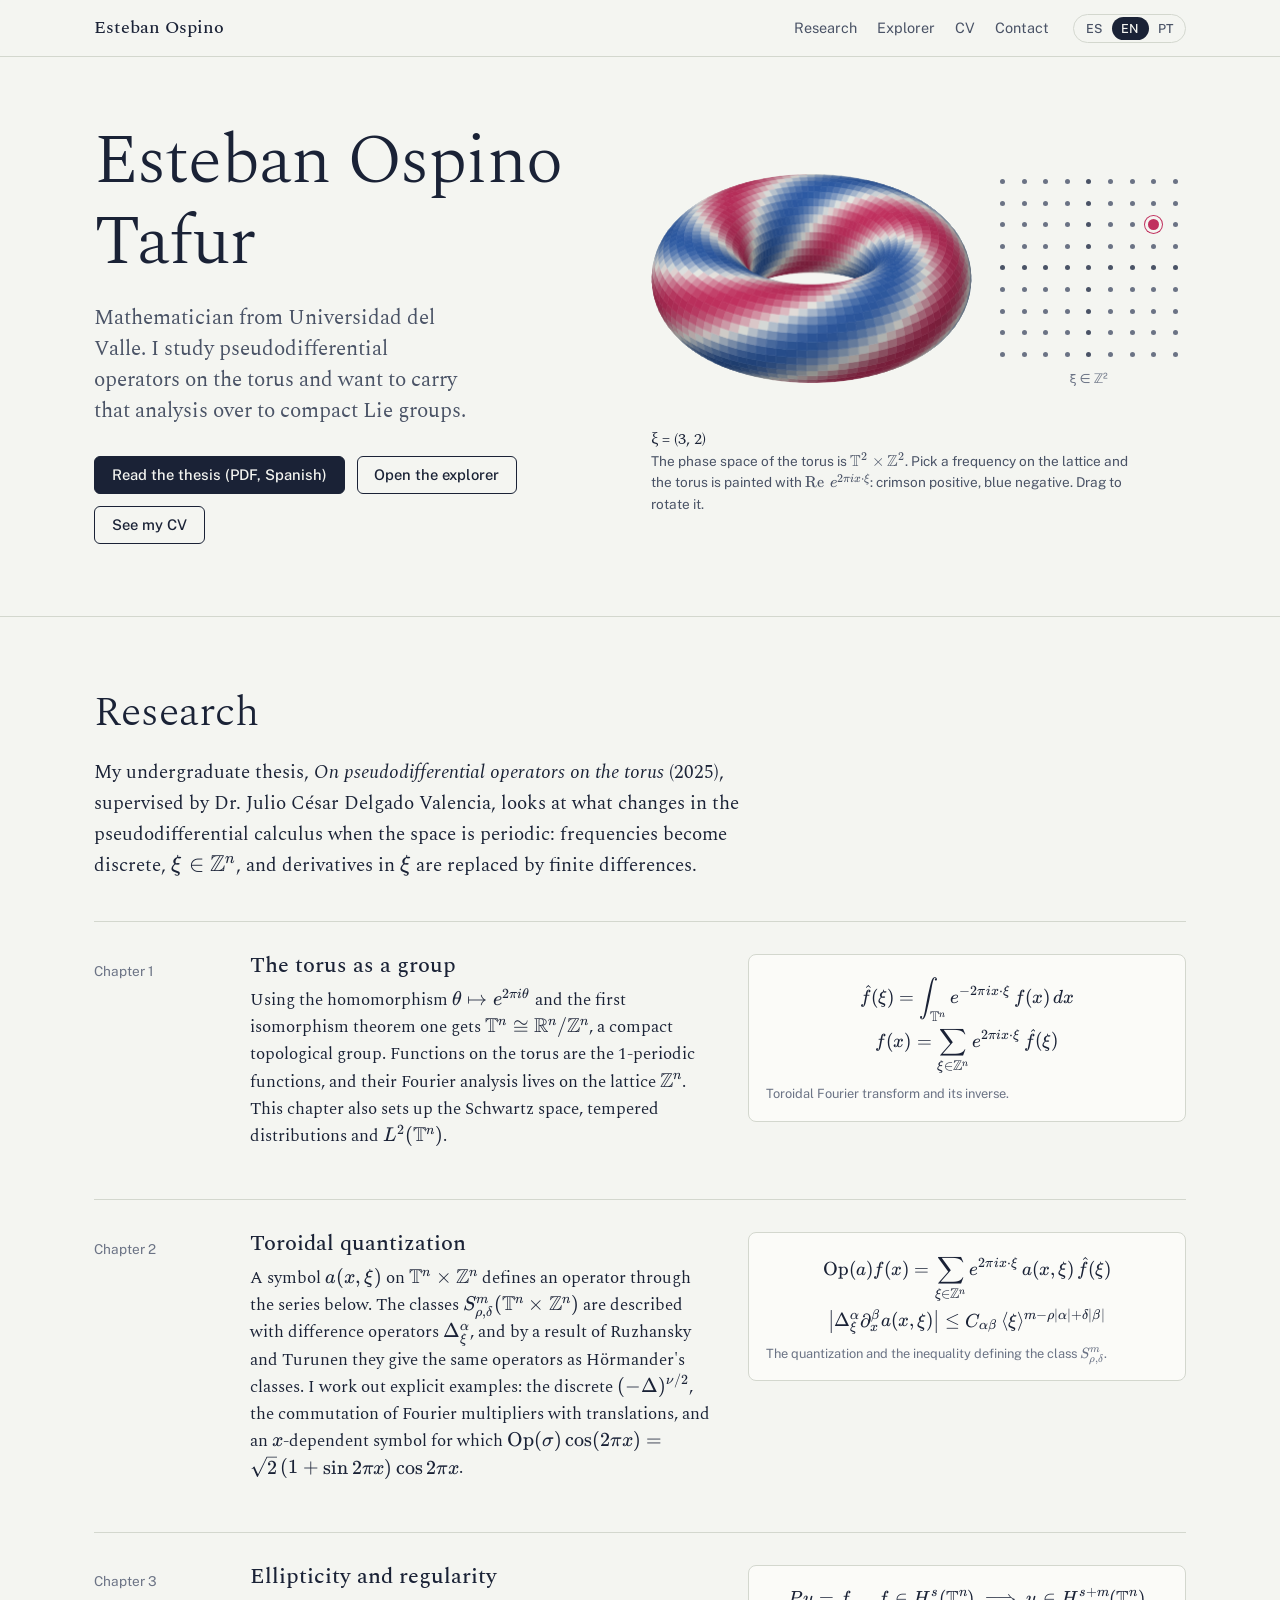
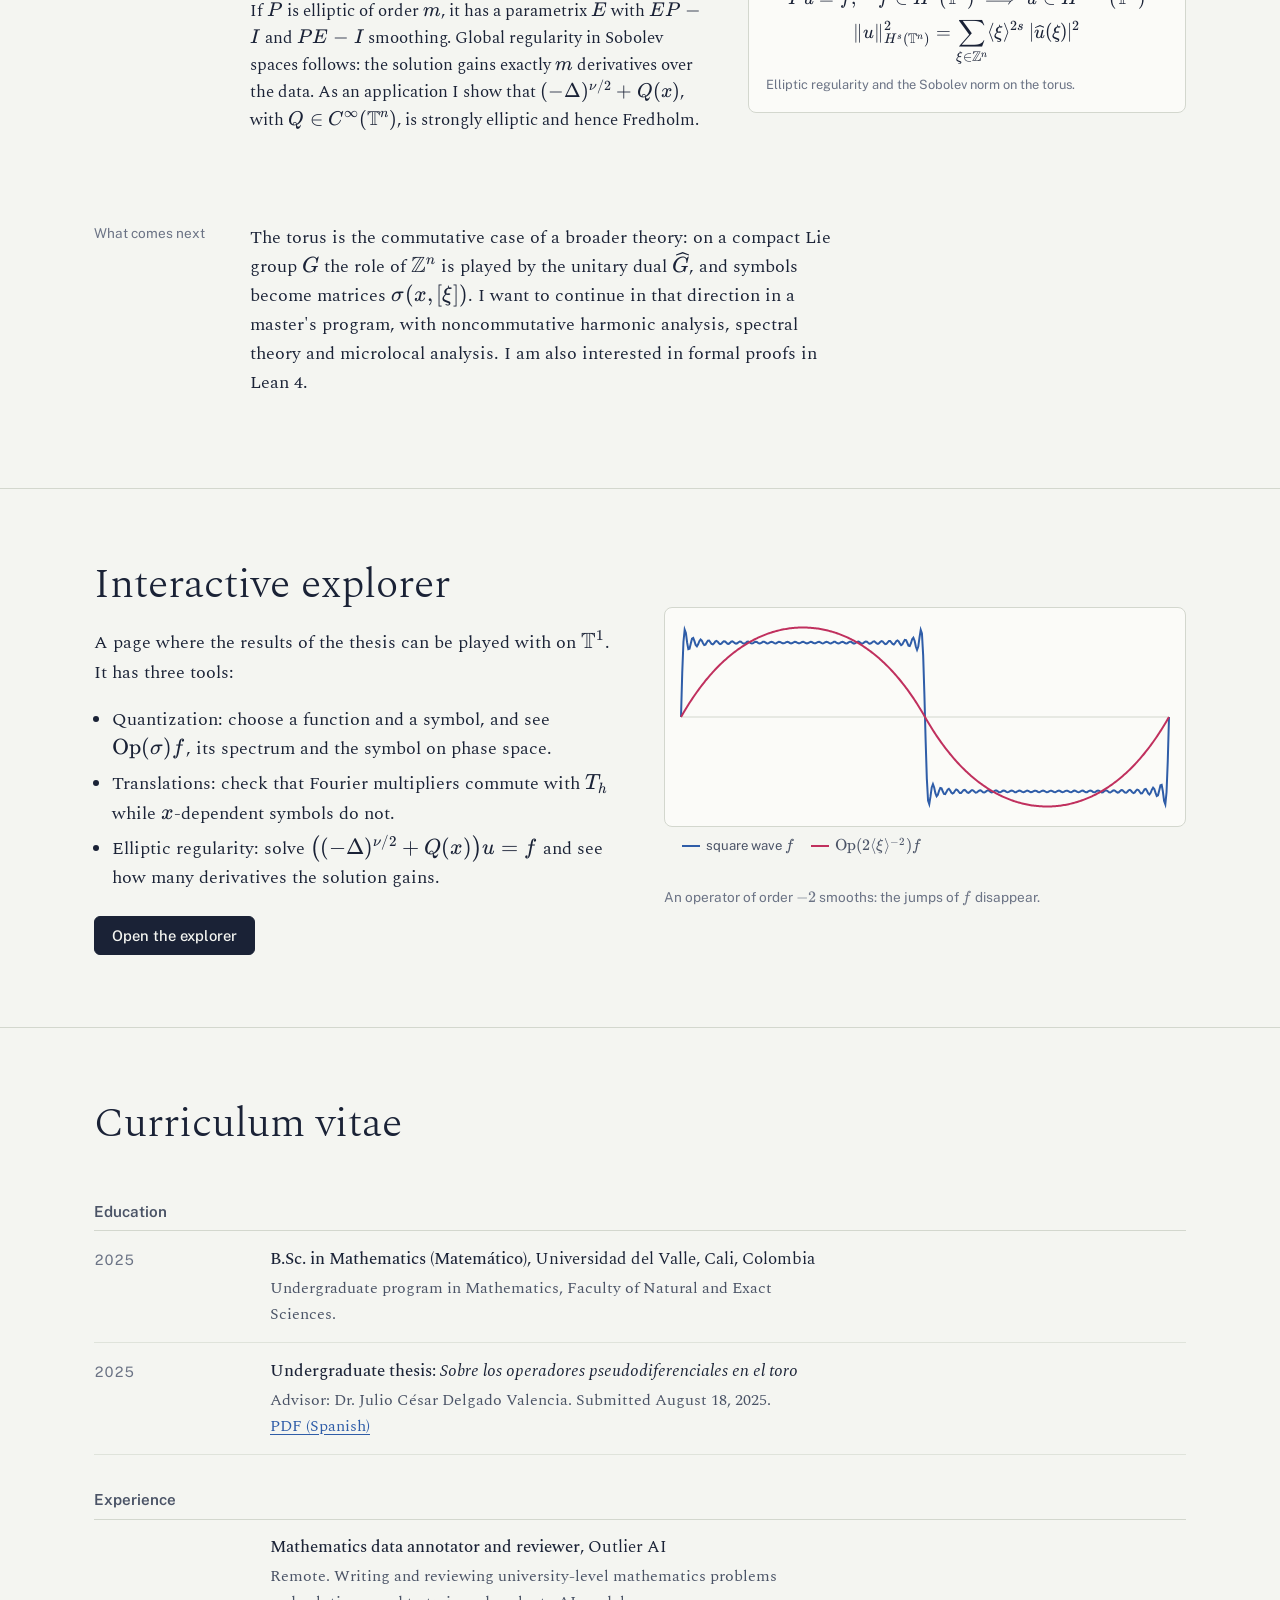
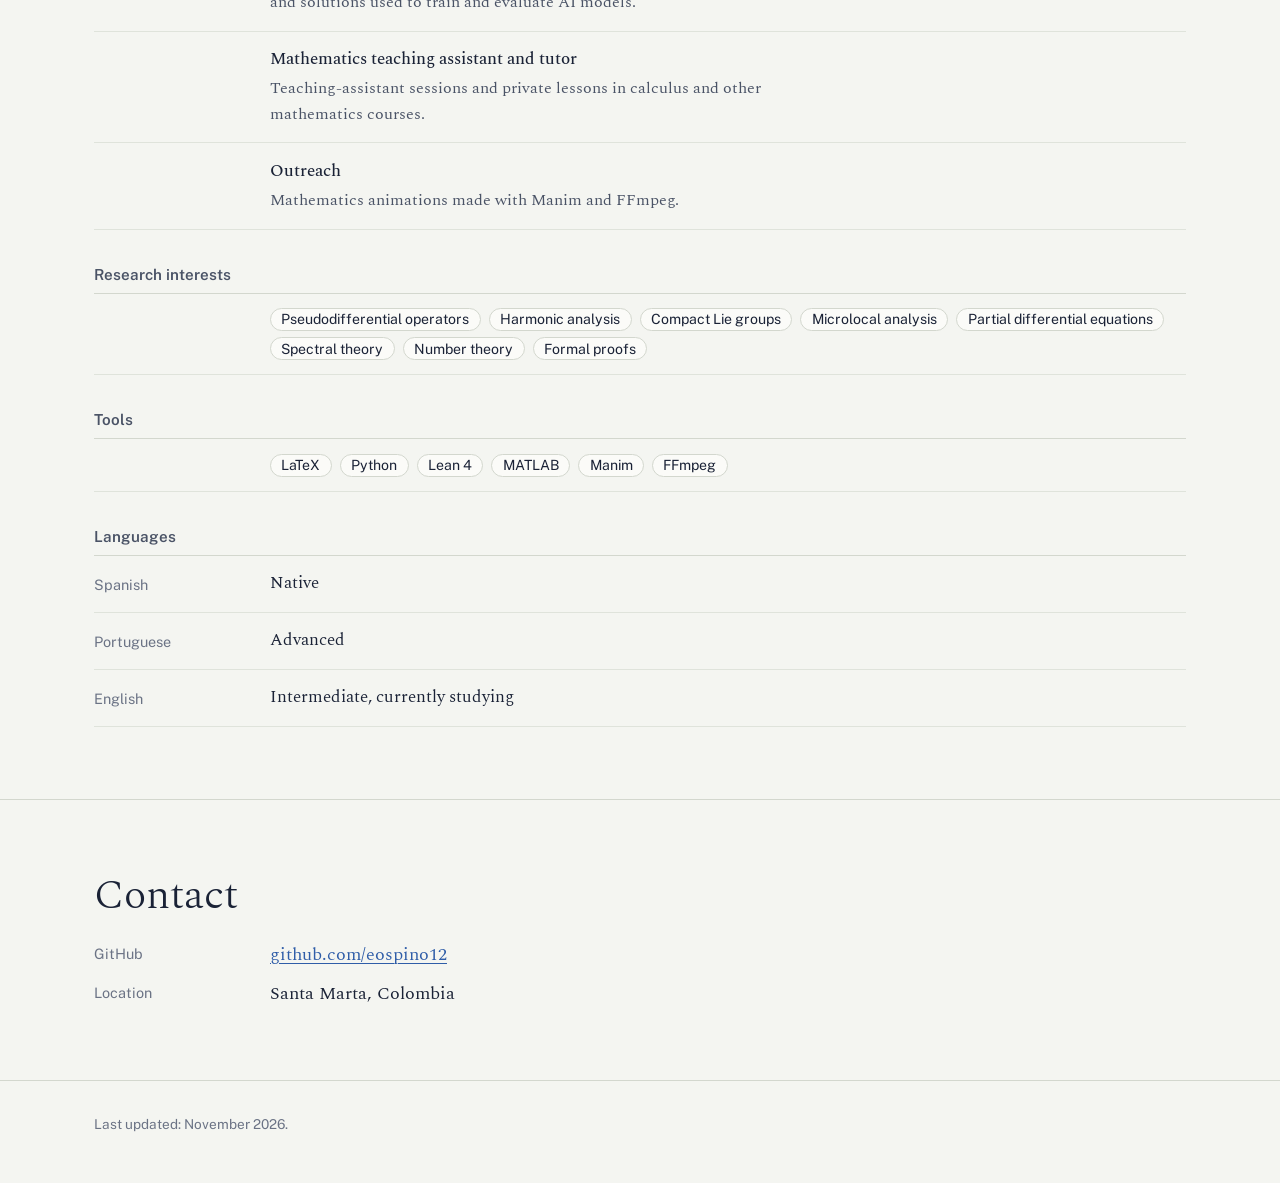
==== index.html @ 9957441a "Página académica: perfil, tesis, CV y explorador interactivo Co-Authored-By: Claude Opus 5.5 <norepl" ====
<!DOCTYPE html>
<html lang="es">
<head>
<meta charset="utf-8">
<meta name="viewport" content="width=device-width, initial-scale=1">
<title>Esteban Ospino | Análisis en el toro</title>
<meta name="title-es" content="Esteban Ospino | Análisis en el toro">
<meta name="title-en" content="Esteban Ospino | Analysis on the torus">
<meta name="title-pt" content="Esteban Ospino | Análise no toro">
<meta name="description" content="Esteban Ospino Tafur, matemático de la Universidad del Valle. Operadores pseudodiferenciales en el toro, análisis armónico y grupos de Lie compactos.">
<link rel="icon" href="data:image/svg+xml,%3Csvg xmlns=%27http://www.w3.org/2000/svg%27 viewBox=%270 0 32 32%27%3E%3Cellipse cx=%2716%27 cy=%2716%27 rx=%2714%27 ry=%278%27 fill=%27none%27 stroke=%27%231A2236%27 stroke-width=%273%27/%3E%3Cellipse cx=%2716%27 cy=%2716%27 rx=%275%27 ry=%272%27 fill=%27%23C0305E%27/%3E%3C/svg%3E">
<meta name="theme-color" content="#F4F5F1">
<link rel="preconnect" href="https://fonts.googleapis.com">
<link rel="preconnect" href="https://fonts.gstatic.com" crossorigin>
<link rel="stylesheet" href="https://fonts.googleapis.com/css2?family=Public+Sans:wght@400;500;600&family=Spectral:ital,wght@0,300;0,400;0,500;1,400&display=swap">
<link rel="stylesheet" href="assets/style.css">
<link rel="stylesheet" href="assets/katex/katex.min.css">
<script defer src="assets/katex/katex.min.js"></script>
<script defer src="assets/katex/auto-render.min.js"></script>
</head>
<body data-lang="es">
<a class="skip" href="#main">
  <span lang="es">Ir al contenido</span><span lang="en">Skip to content</span><span lang="pt">Ir para o conteúdo</span>
</a>

<header class="site-head">
  <div class="wrap">
    <a class="brand" href="#main">Esteban Ospino</a>
    <nav class="nav" aria-label="Secciones">
      <a href="#investigacion"><span lang="es">Investigación</span><span lang="en">Research</span><span lang="pt">Pesquisa</span></a>
      <a href="explorador.html"><span lang="es">Explorador</span><span lang="en">Explorer</span><span lang="pt">Explorador</span></a>
      <a href="#cv">CV</a>
      <a href="#contacto"><span lang="es">Contacto</span><span lang="en">Contact</span><span lang="pt">Contato</span></a>
    </nav>
    <div class="langs" role="group" aria-label="Idioma / Language">
      <button type="button" data-lang="es" aria-pressed="true">ES</button>
      <button type="button" data-lang="en" aria-pressed="false">EN</button>
      <button type="button" data-lang="pt" aria-pressed="false">PT</button>
    </div>
  </div>
</header>

<main id="main">

<!-- ============================ PORTADA ============================ -->
<section class="hero">
  <div class="wrap">
    <div>
      <h1>Esteban Ospino Tafur</h1>
      <p class="lead" lang="es">Matemático de la Universidad del Valle. Estudio operadores pseudodiferenciales en el toro y quiero llevar ese análisis a los grupos de Lie compactos.</p>
      <p class="lead" lang="en">Mathematician from Universidad del Valle. I study pseudodifferential operators on the torus and want to carry that analysis over to compact Lie groups.</p>
      <p class="lead" lang="pt">Matemático pela Universidad del Valle. Estudo operadores pseudodiferenciais no toro e quero levar essa análise aos grupos de Lie compactos.</p>
      <div class="actions">
        <a class="btn primary" href="tesis-pregrado.pdf">
          <span lang="es">Leer la tesis (PDF)</span><span lang="en">Read the thesis (PDF, Spanish)</span><span lang="pt">Ler a monografia (PDF, espanhol)</span>
        </a>
        <a class="btn" href="explorador.html">
          <span lang="es">Abrir el explorador</span><span lang="en">Open the explorer</span><span lang="pt">Abrir o explorador</span>
        </a>
        <a class="btn" href="#cv">
          <span lang="es">Ver el CV</span><span lang="en">See my CV</span><span lang="pt">Ver o currículo</span>
        </a>
      </div>
    </div>

    <figure class="phase">
      <canvas id="torus" role="img" aria-label="Toro T² coloreado por la parte real de un carácter e_ξ"></canvas>
      <div>
        <div class="lattice" id="lattice" role="group" aria-label="Frecuencias ξ ∈ ℤ²"></div>
        <div class="lattice-label">ξ ∈ ℤ²</div>
      </div>
      <figcaption>
        <output id="xi-out">ξ = (3, 2)</output><br>
        <span lang="es">El espacio de fases del toro es \(\mathbb{T}^2\times\mathbb{Z}^2\). Elige una frecuencia en la red y el toro se colorea con \(\operatorname{Re}\,e^{2\pi i x\cdot\xi}\): carmesí positivo, azul negativo. Arrastra para girarlo.</span>
        <span lang="en">The phase space of the torus is \(\mathbb{T}^2\times\mathbb{Z}^2\). Pick a frequency on the lattice and the torus is painted with \(\operatorname{Re}\,e^{2\pi i x\cdot\xi}\): crimson positive, blue negative. Drag to rotate it.</span>
        <span lang="pt">O espaço de fase do toro é \(\mathbb{T}^2\times\mathbb{Z}^2\). Escolha uma frequência na rede e o toro é colorido por \(\operatorname{Re}\,e^{2\pi i x\cdot\xi}\): carmesim positivo, azul negativo. Arraste para girá-lo.</span>
      </figcaption>
    </figure>
  </div>
</section>

<!-- ============================ INVESTIGACIÓN ============================ -->
<section id="investigacion">
  <div class="wrap">
    <h2><span lang="es">Investigación</span><span lang="en">Research</span><span lang="pt">Pesquisa</span></h2>

    <p class="intro" lang="es">Mi trabajo de grado, <em>Sobre los operadores pseudodiferenciales en el toro</em> (2025), dirigido por el Dr. Julio César Delgado Valencia, estudia qué cambia en el cálculo pseudodiferencial cuando el espacio es periódico: las frecuencias pasan a ser discretas, \(\xi\in\mathbb{Z}^n\), y las derivadas en \(\xi\) se reemplazan por diferencias finitas.</p>
    <p class="intro" lang="en">My undergraduate thesis, <em>On pseudodifferential operators on the torus</em> (2025), supervised by Dr. Julio César Delgado Valencia, looks at what changes in the pseudodifferential calculus when the space is periodic: frequencies become discrete, \(\xi\in\mathbb{Z}^n\), and derivatives in \(\xi\) are replaced by finite differences.</p>
    <p class="intro" lang="pt">Minha monografia de graduação, <em>Sobre os operadores pseudodiferenciais no toro</em> (2025), orientada pelo Dr. Julio César Delgado Valencia, estuda o que muda no cálculo pseudodiferencial quando o espaço é periódico: as frequências passam a ser discretas, \(\xi\in\mathbb{Z}^n\), e as derivadas em \(\xi\) são substituídas por diferenças finitas.</p>

    <div class="chapters">
      <article class="chapter">
        <div class="num"><span lang="es">Capítulo 1</span><span lang="en">Chapter 1</span><span lang="pt">Capítulo 1</span></div>
        <div>
          <h3><span lang="es">El toro como grupo</span><span lang="en">The torus as a group</span><span lang="pt">O toro como grupo</span></h3>
          <p lang="es">Con el homomorfismo \(\theta\mapsto e^{2\pi i\theta}\) y el primer teorema de isomorfismos se obtiene \(\mathbb{T}^n\cong\mathbb{R}^n/\mathbb{Z}^n\), un grupo topológico compacto. Las funciones en el toro son las funciones 1-periódicas, y su análisis de Fourier vive en el retículo \(\mathbb{Z}^n\). También preparo el terreno: espacio de Schwartz, distribuciones temperadas y \(L^2(\mathbb{T}^n)\).</p>
          <p lang="en">Using the homomorphism \(\theta\mapsto e^{2\pi i\theta}\) and the first isomorphism theorem one gets \(\mathbb{T}^n\cong\mathbb{R}^n/\mathbb{Z}^n\), a compact topological group. Functions on the torus are the 1-periodic functions, and their Fourier analysis lives on the lattice \(\mathbb{Z}^n\). This chapter also sets up the Schwartz space, tempered distributions and \(L^2(\mathbb{T}^n)\).</p>
          <p lang="pt">Com o homomorfismo \(\theta\mapsto e^{2\pi i\theta}\) e o primeiro teorema do isomorfismo obtém-se \(\mathbb{T}^n\cong\mathbb{R}^n/\mathbb{Z}^n\), um grupo topológico compacto. As funções no toro são as funções 1-periódicas, e sua análise de Fourier vive no reticulado \(\mathbb{Z}^n\). O capítulo também prepara o espaço de Schwartz, as distribuições temperadas e \(L^2(\mathbb{T}^n)\).</p>
        </div>
        <div class="formula">
          \[ \widehat{f}(\xi)=\int_{\mathbb{T}^n} e^{-2\pi i x\cdot\xi}\,f(x)\,dx \]
          \[ f(x)=\sum_{\xi\in\mathbb{Z}^n} e^{2\pi i x\cdot\xi}\,\widehat f(\xi) \]
          <p><span lang="es">Transformada de Fourier toroidal y su inversa.</span><span lang="en">Toroidal Fourier transform and its inverse.</span><span lang="pt">Transformada de Fourier toroidal e sua inversa.</span></p>
        </div>
      </article>

      <article class="chapter">
        <div class="num"><span lang="es">Capítulo 2</span><span lang="en">Chapter 2</span><span lang="pt">Capítulo 2</span></div>
        <div>
          <h3><span lang="es">Cuantización toroidal</span><span lang="en">Toroidal quantization</span><span lang="pt">Quantização toroidal</span></h3>
          <p lang="es">Un símbolo \(a(x,\xi)\) en \(\mathbb{T}^n\times\mathbb{Z}^n\) define un operador mediante la serie de abajo. Las clases \(S^m_{\rho,\delta}(\mathbb{T}^n\times\mathbb{Z}^n)\) se describen con operadores de diferencia \(\Delta_\xi^\alpha\), y por un resultado de Ruzhansky y Turunen producen los mismos operadores que las clases de Hörmander. Trabajo ejemplos explícitos: la versión discreta de \((-\Delta)^{\nu/2}\), la conmutación de los multiplicadores de Fourier con las traslaciones y un símbolo que depende de \(x\), para el cual \(\operatorname{Op}(\sigma)\cos(2\pi x)=\sqrt2\,(1+\sin 2\pi x)\cos 2\pi x\).</p>
          <p lang="en">A symbol \(a(x,\xi)\) on \(\mathbb{T}^n\times\mathbb{Z}^n\) defines an operator through the series below. The classes \(S^m_{\rho,\delta}(\mathbb{T}^n\times\mathbb{Z}^n)\) are described with difference operators \(\Delta_\xi^\alpha\), and by a result of Ruzhansky and Turunen they give the same operators as Hörmander's classes. I work out explicit examples: the discrete \((-\Delta)^{\nu/2}\), the commutation of Fourier multipliers with translations, and an \(x\)-dependent symbol for which \(\operatorname{Op}(\sigma)\cos(2\pi x)=\sqrt2\,(1+\sin 2\pi x)\cos 2\pi x\).</p>
          <p lang="pt">Um símbolo \(a(x,\xi)\) em \(\mathbb{T}^n\times\mathbb{Z}^n\) define um operador pela série abaixo. As classes \(S^m_{\rho,\delta}(\mathbb{T}^n\times\mathbb{Z}^n)\) são descritas com operadores de diferença \(\Delta_\xi^\alpha\) e, por um resultado de Ruzhansky e Turunen, geram os mesmos operadores que as classes de Hörmander. Trabalho exemplos explícitos: a versão discreta de \((-\Delta)^{\nu/2}\), a comutação dos multiplicadores de Fourier com as translações e um símbolo que depende de \(x\), para o qual \(\operatorname{Op}(\sigma)\cos(2\pi x)=\sqrt2\,(1+\sin 2\pi x)\cos 2\pi x\).</p>
        </div>
        <div class="formula">
          \[ \operatorname{Op}(a)f(x)=\sum_{\xi\in\mathbb{Z}^n} e^{2\pi i x\cdot\xi}\,a(x,\xi)\,\widehat f(\xi) \]
          \[ \bigl|\Delta_\xi^\alpha\partial_x^\beta a(x,\xi)\bigr|\le C_{\alpha\beta}\,\langle\xi\rangle^{m-\rho|\alpha|+\delta|\beta|} \]
          <p><span lang="es">La cuantización y la desigualdad que define la clase \(S^m_{\rho,\delta}\).</span><span lang="en">The quantization and the inequality defining the class \(S^m_{\rho,\delta}\).</span><span lang="pt">A quantização e a desigualdade que define a classe \(S^m_{\rho,\delta}\).</span></p>
        </div>
      </article>

      <article class="chapter">
        <div class="num"><span lang="es">Capítulo 3</span><span lang="en">Chapter 3</span><span lang="pt">Capítulo 3</span></div>
        <div>
          <h3><span lang="es">Elipticidad y regularidad</span><span lang="en">Ellipticity and regularity</span><span lang="pt">Elipticidade e regularidade</span></h3>
          <p lang="es">Si \(P\) es elíptico de orden \(m\), tiene una parametriz \(E\) con \(EP-I\) y \(PE-I\) regularizantes. De ahí sale la regularidad global en espacios de Sobolev: la solución gana exactamente \(m\) derivadas respecto al dato. Como aplicación muestro que \((-\Delta)^{\nu/2}+Q(x)\), con \(Q\in C^\infty(\mathbb{T}^n)\), es fuertemente elíptico y por lo tanto de Fredholm.</p>
          <p lang="en">If \(P\) is elliptic of order \(m\), it has a parametrix \(E\) with \(EP-I\) and \(PE-I\) smoothing. Global regularity in Sobolev spaces follows: the solution gains exactly \(m\) derivatives over the data. As an application I show that \((-\Delta)^{\nu/2}+Q(x)\), with \(Q\in C^\infty(\mathbb{T}^n)\), is strongly elliptic and hence Fredholm.</p>
          <p lang="pt">Se \(P\) é elíptico de ordem \(m\), ele tem uma parametriz \(E\) com \(EP-I\) e \(PE-I\) regularizantes. Daí segue a regularidade global em espaços de Sobolev: a solução ganha exatamente \(m\) derivadas em relação ao dado. Como aplicação mostro que \((-\Delta)^{\nu/2}+Q(x)\), com \(Q\in C^\infty(\mathbb{T}^n)\), é fortemente elíptico e, portanto, de Fredholm.</p>
        </div>
        <div class="formula">
          \[ Pu=f,\quad f\in H^{s}(\mathbb{T}^n)\ \Longrightarrow\ u\in H^{s+m}(\mathbb{T}^n) \]
          \[ \|u\|_{H^s(\mathbb{T}^n)}^2=\sum_{\xi\in\mathbb{Z}^n}\langle\xi\rangle^{2s}\,|\widehat u(\xi)|^2 \]
          <p><span lang="es">Regularidad elíptica y la norma de Sobolev en el toro.</span><span lang="en">Elliptic regularity and the Sobolev norm on the torus.</span><span lang="pt">Regularidade elíptica e a norma de Sobolev no toro.</span></p>
        </div>
      </article>
    </div>

    <div class="next">
      <div class="num small"><span lang="es">Lo que sigue</span><span lang="en">What comes next</span><span lang="pt">Próximos passos</span></div>
      <div>
        <p lang="es">El toro es el caso conmutativo de una teoría más amplia: en un grupo de Lie compacto \(G\) el papel de \(\mathbb{Z}^n\) lo juega el dual unitario \(\widehat G\), y los símbolos pasan a ser matrices \(\sigma(x,[\xi])\). Quiero continuar en esa línea en la maestría, con análisis armónico no conmutativo, teoría espectral y análisis microlocal. Me interesan también las demostraciones formales en Lean 4.</p>
        <p lang="en">The torus is the commutative case of a broader theory: on a compact Lie group \(G\) the role of \(\mathbb{Z}^n\) is played by the unitary dual \(\widehat G\), and symbols become matrices \(\sigma(x,[\xi])\). I want to continue in that direction in a master's program, with noncommutative harmonic analysis, spectral theory and microlocal analysis. I am also interested in formal proofs in Lean 4.</p>
        <p lang="pt">O toro é o caso comutativo de uma teoria mais ampla: num grupo de Lie compacto \(G\) o papel de \(\mathbb{Z}^n\) é desempenhado pelo dual unitário \(\widehat G\), e os símbolos passam a ser matrizes \(\sigma(x,[\xi])\). Quero continuar nessa linha no mestrado, com análise harmônica não comutativa, teoria espectral e análise microlocal. Também me interessam as demonstrações formais em Lean 4.</p>
      </div>
    </div>
  </div>
</section>

<!-- ============================ EXPLORADOR ============================ -->
<section id="explorador">
  <div class="wrap teaser">
    <div>
      <h2><span lang="es">Explorador interactivo</span><span lang="en">Interactive explorer</span><span lang="pt">Explorador interativo</span></h2>
      <p lang="es">Una página donde los resultados de la tesis se pueden manipular en \(\mathbb{T}^1\). Tiene tres herramientas:</p>
      <p lang="en">A page where the results of the thesis can be played with on \(\mathbb{T}^1\). It has three tools:</p>
      <p lang="pt">Uma página onde os resultados da monografia podem ser manipulados em \(\mathbb{T}^1\). Ela tem três ferramentas:</p>
      <ul lang="es">
        <li>Cuantización: eliges una función y un símbolo, y ves \(\operatorname{Op}(\sigma)f\), su espectro y el símbolo en el espacio de fases.</li>
        <li>Traslaciones: compruebas que los multiplicadores de Fourier conmutan con \(T_h\) y los símbolos que dependen de \(x\) no.</li>
        <li>Regularidad elíptica: resuelves \(\bigl((-\Delta)^{\nu/2}+Q(x)\bigr)u=f\) y ves cuántas derivadas gana la solución.</li>
      </ul>
      <ul lang="en">
        <li>Quantization: choose a function and a symbol, and see \(\operatorname{Op}(\sigma)f\), its spectrum and the symbol on phase space.</li>
        <li>Translations: check that Fourier multipliers commute with \(T_h\) while \(x\)-dependent symbols do not.</li>
        <li>Elliptic regularity: solve \(\bigl((-\Delta)^{\nu/2}+Q(x)\bigr)u=f\) and see how many derivatives the solution gains.</li>
      </ul>
      <ul lang="pt">
        <li>Quantização: escolha uma função e um símbolo e veja \(\operatorname{Op}(\sigma)f\), seu espectro e o símbolo no espaço de fase.</li>
        <li>Translações: verifique que os multiplicadores de Fourier comutam com \(T_h\) e os símbolos que dependem de \(x\) não.</li>
        <li>Regularidade elíptica: resolva \(\bigl((-\Delta)^{\nu/2}+Q(x)\bigr)u=f\) e veja quantas derivadas a solução ganha.</li>
      </ul>
      <a class="btn primary" href="explorador.html"><span lang="es">Abrir el explorador</span><span lang="en">Open the explorer</span><span lang="pt">Abrir o explorador</span></a>
    </div>
    <figure style="margin:0">
      <canvas id="teaser" role="img" aria-label="Onda cuadrada y su versión suavizada por un operador de orden -2"></canvas>
      <ul class="legend" style="margin-top:.6rem">
        <li style="color:var(--blue)"><i></i><span style="color:var(--ink-2)"><span lang="es">onda cuadrada</span><span lang="en">square wave</span><span lang="pt">onda quadrada</span> \(f\)</span></li>
        <li style="color:var(--crimson)"><i></i><span style="color:var(--ink-2)">\(\operatorname{Op}(2\langle\xi\rangle^{-2})f\)</span></li>
      </ul>
      <figcaption class="small" style="margin-top:.3rem">
        <span lang="es">Un operador de orden \(-2\) suaviza: los saltos de \(f\) desaparecen.</span>
        <span lang="en">An operator of order \(-2\) smooths: the jumps of \(f\) disappear.</span>
        <span lang="pt">Um operador de ordem \(-2\) suaviza: os saltos de \(f\) desaparecem.</span>
      </figcaption>
    </figure>
  </div>
</section>

<!-- ============================ CV ============================ -->
<section id="cv">
  <div class="wrap">
    <div class="cv-head">
      <h2><span lang="es">Currículum</span><span lang="en">Curriculum vitae</span><span lang="pt">Currículo</span></h2>
    </div>

    <div class="cv-group">
      <h3><span lang="es">Formación</span><span lang="en">Education</span><span lang="pt">Formação</span></h3>
      <div class="cv-row">
        <div class="when">2025</div>
        <div class="what">
          <strong><span lang="es">Matemático</span><span lang="en">B.Sc. in Mathematics (Matemático)</span><span lang="pt">Bacharel em Matemática (Matemático)</span></strong>,
          Universidad del Valle, Cali, Colombia
          <p lang="es">Pregrado en Matemáticas, Facultad de Ciencias Naturales y Exactas.</p>
          <p lang="en">Undergraduate program in Mathematics, Faculty of Natural and Exact Sciences.</p>
          <p lang="pt">Graduação em Matemática, Faculdade de Ciências Naturais e Exatas.</p>
        </div>
      </div>
      <div class="cv-row">
        <div class="when">2025</div>
        <div class="what">
          <strong><span lang="es">Trabajo de grado</span><span lang="en">Undergraduate thesis</span><span lang="pt">Monografia</span></strong>:
          <em>Sobre los operadores pseudodiferenciales en el toro</em>
          <p lang="es">Director: Dr. Julio César Delgado Valencia. Presentado el 18 de agosto de 2025. <a href="tesis-pregrado.pdf">PDF</a></p>
          <p lang="en">Advisor: Dr. Julio César Delgado Valencia. Submitted August 18, 2025. <a href="tesis-pregrado.pdf">PDF (Spanish)</a></p>
          <p lang="pt">Orientador: Dr. Julio César Delgado Valencia. Apresentada em 18 de agosto de 2025. <a href="tesis-pregrado.pdf">PDF (espanhol)</a></p>
        </div>
      </div>
    </div>

    <div class="cv-group">
      <h3><span lang="es">Experiencia</span><span lang="en">Experience</span><span lang="pt">Experiência</span></h3>
      <div class="cv-row">
        <div class="when"></div>
        <div class="what">
          <strong><span lang="es">Anotador y revisor de datos matemáticos</span><span lang="en">Mathematics data annotator and reviewer</span><span lang="pt">Anotador e revisor de dados matemáticos</span></strong>, Outlier AI
          <p lang="es">Trabajo remoto. Redacción y revisión de problemas y soluciones de matemáticas de nivel universitario para entrenar y evaluar modelos de inteligencia artificial.</p>
          <p lang="en">Remote. Writing and reviewing university-level mathematics problems and solutions used to train and evaluate AI models.</p>
          <p lang="pt">Remoto. Redação e revisão de problemas e soluções de matemática de nível universitário para treinar e avaliar modelos de inteligência artificial.</p>
        </div>
      </div>
      <div class="cv-row">
        <div class="when"></div>
        <div class="what">
          <strong><span lang="es">Monitor y tutor de matemáticas</span><span lang="en">Mathematics teaching assistant and tutor</span><span lang="pt">Monitor e professor particular de matemática</span></strong>
          <p lang="es">Monitorías y clases particulares de cálculo y otros cursos de matemáticas.</p>
          <p lang="en">Teaching-assistant sessions and private lessons in calculus and other mathematics courses.</p>
          <p lang="pt">Monitorias e aulas particulares de cálculo e outras disciplinas de matemática.</p>
        </div>
      </div>
      <div class="cv-row">
        <div class="when"></div>
        <div class="what">
          <strong><span lang="es">Divulgación</span><span lang="en">Outreach</span><span lang="pt">Divulgação</span></strong>
          <p lang="es">Animaciones de matemáticas hechas con Manim y FFmpeg.</p>
          <p lang="en">Mathematics animations made with Manim and FFmpeg.</p>
          <p lang="pt">Animações de matemática feitas com Manim e FFmpeg.</p>
        </div>
      </div>
    </div>

    <div class="cv-group">
      <h3><span lang="es">Áreas de interés</span><span lang="en">Research interests</span><span lang="pt">Áreas de interesse</span></h3>
      <div class="cv-row">
        <div class="when"></div>
        <div class="what">
          <ul class="tags" lang="es">
            <li>Operadores pseudodiferenciales</li><li>Análisis armónico</li><li>Grupos de Lie compactos</li><li>Análisis microlocal</li><li>Ecuaciones en derivadas parciales</li><li>Teoría espectral</li><li>Teoría de números</li><li>Demostraciones formales</li>
          </ul>
          <ul class="tags" lang="en">
            <li>Pseudodifferential operators</li><li>Harmonic analysis</li><li>Compact Lie groups</li><li>Microlocal analysis</li><li>Partial differential equations</li><li>Spectral theory</li><li>Number theory</li><li>Formal proofs</li>
          </ul>
          <ul class="tags" lang="pt">
            <li>Operadores pseudodiferenciais</li><li>Análise harmônica</li><li>Grupos de Lie compactos</li><li>Análise microlocal</li><li>Equações diferenciais parciais</li><li>Teoria espectral</li><li>Teoria dos números</li><li>Demonstrações formais</li>
          </ul>
        </div>
      </div>
    </div>

    <div class="cv-group">
      <h3><span lang="es">Herramientas</span><span lang="en">Tools</span><span lang="pt">Ferramentas</span></h3>
      <div class="cv-row">
        <div class="when"></div>
        <div class="what">
          <ul class="tags"><li>LaTeX</li><li>Python</li><li>Lean 4</li><li>MATLAB</li><li>Manim</li><li>FFmpeg</li></ul>
        </div>
      </div>
    </div>

    <div class="cv-group">
      <h3><span lang="es">Idiomas</span><span lang="en">Languages</span><span lang="pt">Idiomas</span></h3>
      <div class="cv-row">
        <div class="when"><span lang="es">Español</span><span lang="en">Spanish</span><span lang="pt">Espanhol</span></div>
        <div class="what"><span lang="es">Lengua materna</span><span lang="en">Native</span><span lang="pt">Língua materna</span></div>
      </div>
      <div class="cv-row">
        <div class="when"><span lang="es">Portugués</span><span lang="en">Portuguese</span><span lang="pt">Português</span></div>
        <div class="what"><span lang="es">Avanzado</span><span lang="en">Advanced</span><span lang="pt">Avançado</span></div>
      </div>
      <div class="cv-row">
        <div class="when"><span lang="es">Inglés</span><span lang="en">English</span><span lang="pt">Inglês</span></div>
        <div class="what"><span lang="es">Intermedio, en estudio</span><span lang="en">Intermediate, currently studying</span><span lang="pt">Intermediário, em estudo</span></div>
      </div>
    </div>
  </div>
</section>

<!-- ============================ CONTACTO ============================ -->
<section id="contacto" class="contact">
  <div class="wrap">
    <h2><span lang="es">Contacto</span><span lang="en">Contact</span><span lang="pt">Contato</span></h2>
    <dl>
      <!-- Correo: descomenta y escribe tu dirección
      <dt><span lang="es">Correo</span><span lang="en">Email</span><span lang="pt">E-mail</span></dt>
      <dd><a href="mailto:tu-correo@ejemplo.com">tu-correo@ejemplo.com</a></dd>
      -->
      <dt>GitHub</dt>
      <dd><a href="https://github.com/eospino12">github.com/eospino12</a></dd>
      <dt><span lang="es">Ubicación</span><span lang="en">Location</span><span lang="pt">Localização</span></dt>
      <dd>Santa Marta, Colombia</dd>
    </dl>
  </div>
</section>

</main>

<footer class="site-foot">
  <div class="wrap">
    <p>
      <span lang="es">Última actualización: noviembre de 2026.</span>
      <span lang="en">Last updated: November 2026.</span>
      <span lang="pt">Última atualização: novembro de 2026.</span>
    </p>
  </div>
</footer>

<script src="assets/site.js"></script>
</body>
</html>
---- assets/style.css ----
/* ============================================================
   Esteban Ospino — sitio académico
   Paleta, tipografía y estructura compartidas por todas las páginas.
   ============================================================ */

:root {
  color-scheme: light;
  --paper:   #F4F5F1;   /* fondo de página: gris claro frío */
  --surface: #FBFBF8;   /* superficie de gráficos y paneles */
  --ink:     #1A2236;   /* texto principal */
  --ink-2:   #4A5366;   /* texto secundario */
  --ink-3:   #6B7385;   /* texto tenue */
  --rule:    #D3D7CE;   /* líneas y bordes */
  --blue:    #2F5DA8;   /* serie 1: f, valores negativos */
  --crimson: #C0305E;   /* serie 2: Op(σ)f, valores positivos */
  --amber:   #D98A00;   /* serie 3 (siempre con trazo discontinuo y leyenda) */
  --todo:    #FFF1B8;

  --serif: "Spectral", "Iowan Old Style", Georgia, serif;
  --sans:  "Public Sans", "Segoe UI", system-ui, sans-serif;

  --measure: 66ch;
  --wide: 1140px;
}

*, *::before, *::after { box-sizing: border-box; }

html { scroll-behavior: smooth; }
@media (prefers-reduced-motion: reduce) { html { scroll-behavior: auto; } }

body {
  margin: 0;
  background: var(--paper);
  color: var(--ink);
  font-family: var(--serif);
  font-size: 1.125rem;          /* 18px */
  line-height: 1.62;
  font-weight: 400;
  -webkit-font-smoothing: antialiased;
}

/* --- Idiomas: cada bloque existe en es / en / pt ------------------------ */
body[data-lang="es"] [lang]:not([lang="es"]):not(html),
body[data-lang="en"] [lang]:not([lang="en"]):not(html),
body[data-lang="pt"] [lang]:not([lang="pt"]):not(html) { display: none !important; }

a { color: var(--blue); text-decoration-thickness: 1px; text-underline-offset: 0.18em; }
a:hover { color: var(--crimson); }
:focus-visible { outline: 2px solid var(--crimson); outline-offset: 3px; border-radius: 2px; }

.skip {
  position: absolute; left: -999px; top: 0.5rem;
  background: var(--ink); color: var(--paper); padding: 0.5rem 0.9rem; z-index: 10;
}
.skip:focus { left: 0.5rem; }

.wrap { max-width: var(--wide); margin: 0 auto; padding: 0 1.5rem; }

/* --- Cabecera ----------------------------------------------------------- */
.site-head {
  position: sticky; top: 0; z-index: 5;
  background: color-mix(in srgb, var(--paper) 92%, transparent);
  backdrop-filter: blur(6px);
  border-bottom: 1px solid var(--rule);
}
.site-head .wrap {
  display: flex; align-items: center; gap: 1.5rem;
  min-height: 3.5rem; font-family: var(--sans); font-size: 0.9rem;
}
.brand { font-family: var(--serif); font-size: 1.1rem; color: var(--ink); text-decoration: none; font-weight: 500; }
.brand:hover { color: var(--ink); }
.nav { display: flex; gap: 1.25rem; margin-left: auto; flex-wrap: wrap; }
.nav a { color: var(--ink-2); text-decoration: none; }
.nav a:hover, .nav a[aria-current="page"] { color: var(--ink); text-decoration: underline; }

.langs { display: flex; border: 1px solid var(--rule); border-radius: 999px; padding: 2px; }
.langs button {
  font: 500 0.78rem var(--sans); color: var(--ink-2);
  background: none; border: 0; border-radius: 999px; padding: 0.25rem 0.6rem; cursor: pointer;
}
.langs button[aria-pressed="true"] { background: var(--ink); color: var(--paper); }

@media (max-width: 720px) {
  .site-head .wrap { flex-wrap: wrap; gap: 0.5rem 1rem; padding-top: 0.5rem; padding-bottom: 0.5rem; }
  .nav { order: 3; width: 100%; margin-left: 0; gap: 1rem; }
  .langs { margin-left: auto; }
}

/* --- Tipografía ---------------------------------------------------------- */
h1, h2, h3 { font-family: var(--serif); font-weight: 400; line-height: 1.15; margin: 0; }
h1 { font-size: clamp(2.6rem, 6vw, 4.4rem); font-weight: 300; letter-spacing: -0.015em; }
h2 { font-size: clamp(1.9rem, 3.4vw, 2.6rem); font-weight: 300; margin-bottom: 1.25rem; }
h3 { font-size: 1.35rem; font-weight: 500; margin-bottom: 0.5rem; }
p { margin: 0 0 1em; max-width: var(--measure); }
.lead { font-size: 1.3rem; line-height: 1.5; color: var(--ink-2); max-width: 34ch; }
.small { font-family: var(--sans); font-size: 0.85rem; line-height: 1.5; color: var(--ink-3); }
em { font-style: italic; }

section { padding: 4.5rem 0; border-top: 1px solid var(--rule); }
section:first-of-type { border-top: 0; }

.todo { background: var(--todo); border-radius: 3px; padding: 0 0.2em; }

/* --- Botones / enlaces de acción --------------------------------------- */
.actions { display: flex; flex-wrap: wrap; gap: 0.75rem; margin-top: 1.75rem; }
.btn {
  font: 500 0.92rem var(--sans); text-decoration: none;
  display: inline-flex; align-items: center; gap: 0.4rem;
  padding: 0.6rem 1.05rem; border-radius: 6px;
  border: 1px solid var(--ink); color: var(--ink); background: transparent;
}
.btn:hover { background: var(--ink); color: var(--paper); }
.btn.primary { background: var(--ink); color: var(--paper); }
.btn.primary:hover { background: var(--blue); border-color: var(--blue); }

/* --- Hero ---------------------------------------------------------------- */
.hero { padding: 4rem 0 4.5rem; }
.hero .wrap { display: grid; grid-template-columns: minmax(0, 1fr) minmax(0, 1.05fr); gap: 3rem; align-items: center; }
.hero h1 { margin-bottom: 1.25rem; }
@media (max-width: 900px) { .hero .wrap { grid-template-columns: 1fr; } }

.phase {
  margin: 0; display: grid; grid-template-columns: 1fr auto; gap: 1.25rem; align-items: center;
}
.phase canvas#torus { width: 100%; aspect-ratio: 1.25 / 1; display: block; cursor: grab; touch-action: none; }
.phase canvas#torus:active { cursor: grabbing; }
.lattice { display: grid; grid-template-columns: repeat(9, 1.35rem); grid-auto-rows: 1.35rem; justify-items: center; align-items: center; }
.lattice button {
  width: 1.35rem; height: 1.35rem; padding: 0; border: 0; background: none; cursor: pointer;
  display: grid; place-items: center; border-radius: 50%;
}
.lattice button::before {
  content: ""; width: 5px; height: 5px; border-radius: 50%; background: var(--ink-3);
}
.lattice button.axis::before { background: var(--ink-2); }
.lattice button:hover::before { width: 9px; height: 9px; background: var(--crimson); }
.lattice button[aria-pressed="true"]::before { width: 11px; height: 11px; background: var(--crimson); box-shadow: 0 0 0 3px var(--paper), 0 0 0 4px var(--crimson); }
.lattice-label { font: 0.8rem var(--sans); color: var(--ink-3); text-align: center; margin-top: 0.4rem; }
.phase figcaption { grid-column: 1 / -1; font-family: var(--sans); font-size: 0.85rem; color: var(--ink-2); line-height: 1.5; max-width: 60ch; }
.phase figcaption output { font-family: var(--serif); font-size: 1rem; color: var(--ink); }
@media (max-width: 520px) {
  .phase { grid-template-columns: 1fr; justify-items: center; }
}

/* --- Investigación ------------------------------------------------------- */
.intro { font-size: 1.2rem; }
.chapters { margin-top: 2.5rem; display: grid; gap: 0; }
.chapter {
  display: grid; grid-template-columns: 7.5rem minmax(0, 1fr) minmax(0, 0.95fr);
  gap: 1.5rem 2.25rem; padding: 2rem 0; border-top: 1px solid var(--rule);
}
.chapter .num { font-family: var(--sans); font-size: 0.85rem; color: var(--ink-3); padding-top: 0.35rem; }
.chapter p { font-size: 1.05rem; }
.formula {
  background: var(--surface); border: 1px solid var(--rule); border-radius: 8px;
  padding: 1rem 1.1rem; font-size: 1rem; overflow-x: auto; align-self: start;
}
.formula p { font-family: var(--sans); font-size: 0.8rem; color: var(--ink-3); margin: 0.6rem 0 0; }
.formula .katex-display { margin: 0.35em 0; }
.katex { font-size: 1.06em; }
.symbol-box .katex-display { margin: 0; text-align: left; }
.symbol-box .katex-display > .katex { text-align: left; }
@media (max-width: 900px) {
  .chapter { grid-template-columns: 1fr; gap: 0.75rem; }
}

.next { margin-top: 2.5rem; display: grid; grid-template-columns: 7.5rem minmax(0, 1fr); gap: 2.25rem; }
@media (max-width: 900px) { .next { grid-template-columns: 1fr; gap: 0.5rem; } }

/* --- Explorador (resumen en la portada) --------------------------------- */
.teaser { display: grid; grid-template-columns: minmax(0, 1fr) minmax(0, 1fr); gap: 3rem; align-items: center; }
.teaser ul { margin: 0 0 1.5rem; padding-left: 1.1rem; }
.teaser li { margin-bottom: 0.4rem; max-width: 56ch; }
.teaser canvas { width: 100%; height: 220px; display: block; background: var(--surface); border: 1px solid var(--rule); border-radius: 8px; }
@media (max-width: 900px) { .teaser { grid-template-columns: 1fr; } }

/* --- CV ------------------------------------------------------------------ */
.cv-head { display: flex; flex-wrap: wrap; align-items: baseline; gap: 1rem 2rem; justify-content: space-between; }
.cv-group { margin-top: 2.25rem; }
.cv-group > h3 { font-family: var(--sans); font-size: 0.95rem; font-weight: 600; color: var(--ink-2); padding-bottom: 0.6rem; border-bottom: 1px solid var(--rule); margin-bottom: 0; }
.cv-row { display: grid; grid-template-columns: 9rem minmax(0, 1fr); gap: 0.25rem 2rem; padding: 0.9rem 0; border-bottom: 1px solid color-mix(in srgb, var(--rule) 60%, transparent); }
.cv-row .when { font-family: var(--sans); font-size: 0.9rem; color: var(--ink-3); padding-top: 0.15rem; font-variant-numeric: tabular-nums; }
.cv-row .what { font-size: 1.05rem; }
.cv-row .what strong { font-weight: 500; }
.cv-row .what p { margin: 0.2rem 0 0; color: var(--ink-2); font-size: 1rem; }
.tags { display: flex; flex-wrap: wrap; gap: 0.4rem 0.5rem; list-style: none; padding: 0; margin: 0; }
.tags li { font: 0.88rem var(--sans); border: 1px solid var(--rule); border-radius: 999px; padding: 0.15rem 0.65rem; background: var(--surface); }
@media (max-width: 600px) { .cv-row { grid-template-columns: 1fr; } }

/* --- Contacto / pie ------------------------------------------------------ */
.contact dl { display: grid; grid-template-columns: 9rem minmax(0, 1fr); gap: 0.6rem 2rem; margin: 0; }
.contact dt { font-family: var(--sans); font-size: 0.9rem; color: var(--ink-3); padding-top: 0.15rem; }
.contact dd { margin: 0; }
@media (max-width: 600px) { .contact dl { grid-template-columns: 1fr; gap: 0.1rem; } .contact dd { margin-bottom: 0.8rem; } }

.site-foot { border-top: 1px solid var(--rule); padding: 2rem 0 3rem; }
.site-foot p { font-family: var(--sans); font-size: 0.85rem; color: var(--ink-3); margin: 0; max-width: none; }

/* ============================================================
   Explorador interactivo
   ============================================================ */
.ex-intro { padding: 3.5rem 0 1.5rem; border-top: 0; }
.ex-intro h1 { font-size: clamp(2.2rem, 5vw, 3.4rem); margin-bottom: 1rem; }

.tabs { display: flex; gap: 0.25rem; border-bottom: 1px solid var(--rule); margin-top: 1.5rem; flex-wrap: wrap; }
.tabs button {
  font: 500 0.95rem var(--sans); color: var(--ink-2); background: none; border: 0;
  border-bottom: 2px solid transparent; padding: 0.7rem 1rem; margin-bottom: -1px; cursor: pointer;
}
.tabs button[aria-selected="true"] { color: var(--ink); border-bottom-color: var(--crimson); }
.tabs button:hover { color: var(--ink); }

.tool { padding: 2rem 0 4rem; border-top: 0; }
.tool[hidden] { display: none; }
.tool-grid { display: grid; grid-template-columns: 19rem minmax(0, 1fr); gap: 2.5rem; align-items: start; }
@media (max-width: 960px) { .tool-grid { grid-template-columns: 1fr; } }

.controls { font-family: var(--sans); font-size: 0.92rem; display: grid; gap: 1.1rem; position: sticky; top: 4.5rem; }
@media (max-width: 960px) { .controls { position: static; } }
.controls label, .controls .lbl { display: block; color: var(--ink-2); margin-bottom: 0.3rem; font-weight: 500; }
.controls select {
  width: 100%; font: inherit; color: var(--ink); background: var(--surface);
  border: 1px solid var(--rule); border-radius: 6px; padding: 0.45rem 0.55rem;
}
.slider { display: grid; grid-template-columns: 1fr 3.6rem; gap: 0.6rem; align-items: center; }
.slider input[type="range"] { width: 100%; accent-color: var(--ink); }
.slider output { font-variant-numeric: tabular-nums; text-align: right; color: var(--ink); }
.symbol-box {
  background: var(--surface); border: 1px solid var(--rule); border-radius: 8px; padding: 0.8rem 0.9rem;
  font-family: var(--serif); font-size: 1rem; overflow-x: auto; min-height: 3.2rem;
}
.note { font-family: var(--sans); font-size: 0.88rem; line-height: 1.5; color: var(--ink-2); margin: 0; }

.plots { display: grid; gap: 1.25rem; }
.plot { background: var(--surface); border: 1px solid var(--rule); border-radius: 8px; padding: 0.75rem 0.9rem 0.5rem; position: relative; }
.plot-head { display: flex; flex-wrap: wrap; gap: 0.25rem 1.25rem; align-items: baseline; justify-content: space-between; margin-bottom: 0.25rem; }
.plot-title { font-family: var(--serif); font-size: 1.05rem; color: var(--ink); }
.legend { display: flex; flex-wrap: wrap; gap: 0.25rem 1rem; font: 0.82rem var(--sans); color: var(--ink-2); list-style: none; margin: 0; padding: 0; }
.legend li { display: inline-flex; align-items: center; gap: 0.4rem; }
.legend i { display: inline-block; width: 18px; height: 0; border-top: 2px solid currentColor; }
.legend i.dash { border-top-style: dashed; }
.legend i.sq { width: 10px; height: 10px; border: 0; border-radius: 2px; background: currentColor; }
.plot canvas { width: 100%; display: block; }
.readout { font: 0.88rem var(--sans); color: var(--ink-2); margin: 0.25rem 0 0.25rem; }
.readout strong { color: var(--ink); font-weight: 600; font-variant-numeric: tabular-nums; }
.tip {
  position: absolute; pointer-events: none; background: var(--ink); color: var(--paper);
  font: 0.78rem/1.4 var(--sans); padding: 0.35rem 0.55rem; border-radius: 5px; white-space: nowrap;
  transform: translate(-50%, calc(-100% - 10px)); opacity: 0; transition: opacity 0.08s;
}
.tip.on { opacity: 1; }
.big-readout { font-family: var(--serif); font-size: 1.15rem; }
.big-readout strong { font-weight: 500; font-variant-numeric: tabular-nums; }

details.table { font: 0.85rem var(--sans); color: var(--ink-2); margin-top: 0.3rem; }
details.table summary { cursor: pointer; }
details.table table { border-collapse: collapse; margin-top: 0.5rem; font-variant-numeric: tabular-nums; }
details.table th, details.table td { border-bottom: 1px solid var(--rule); padding: 0.2rem 0.8rem 0.2rem 0; text-align: right; }

@media print {
  .site-head, .actions, .phase, .langs, #explorador { display: none !important; }
  body { background: #fff; font-size: 11pt; }
  section { padding: 1.2rem 0; }
}
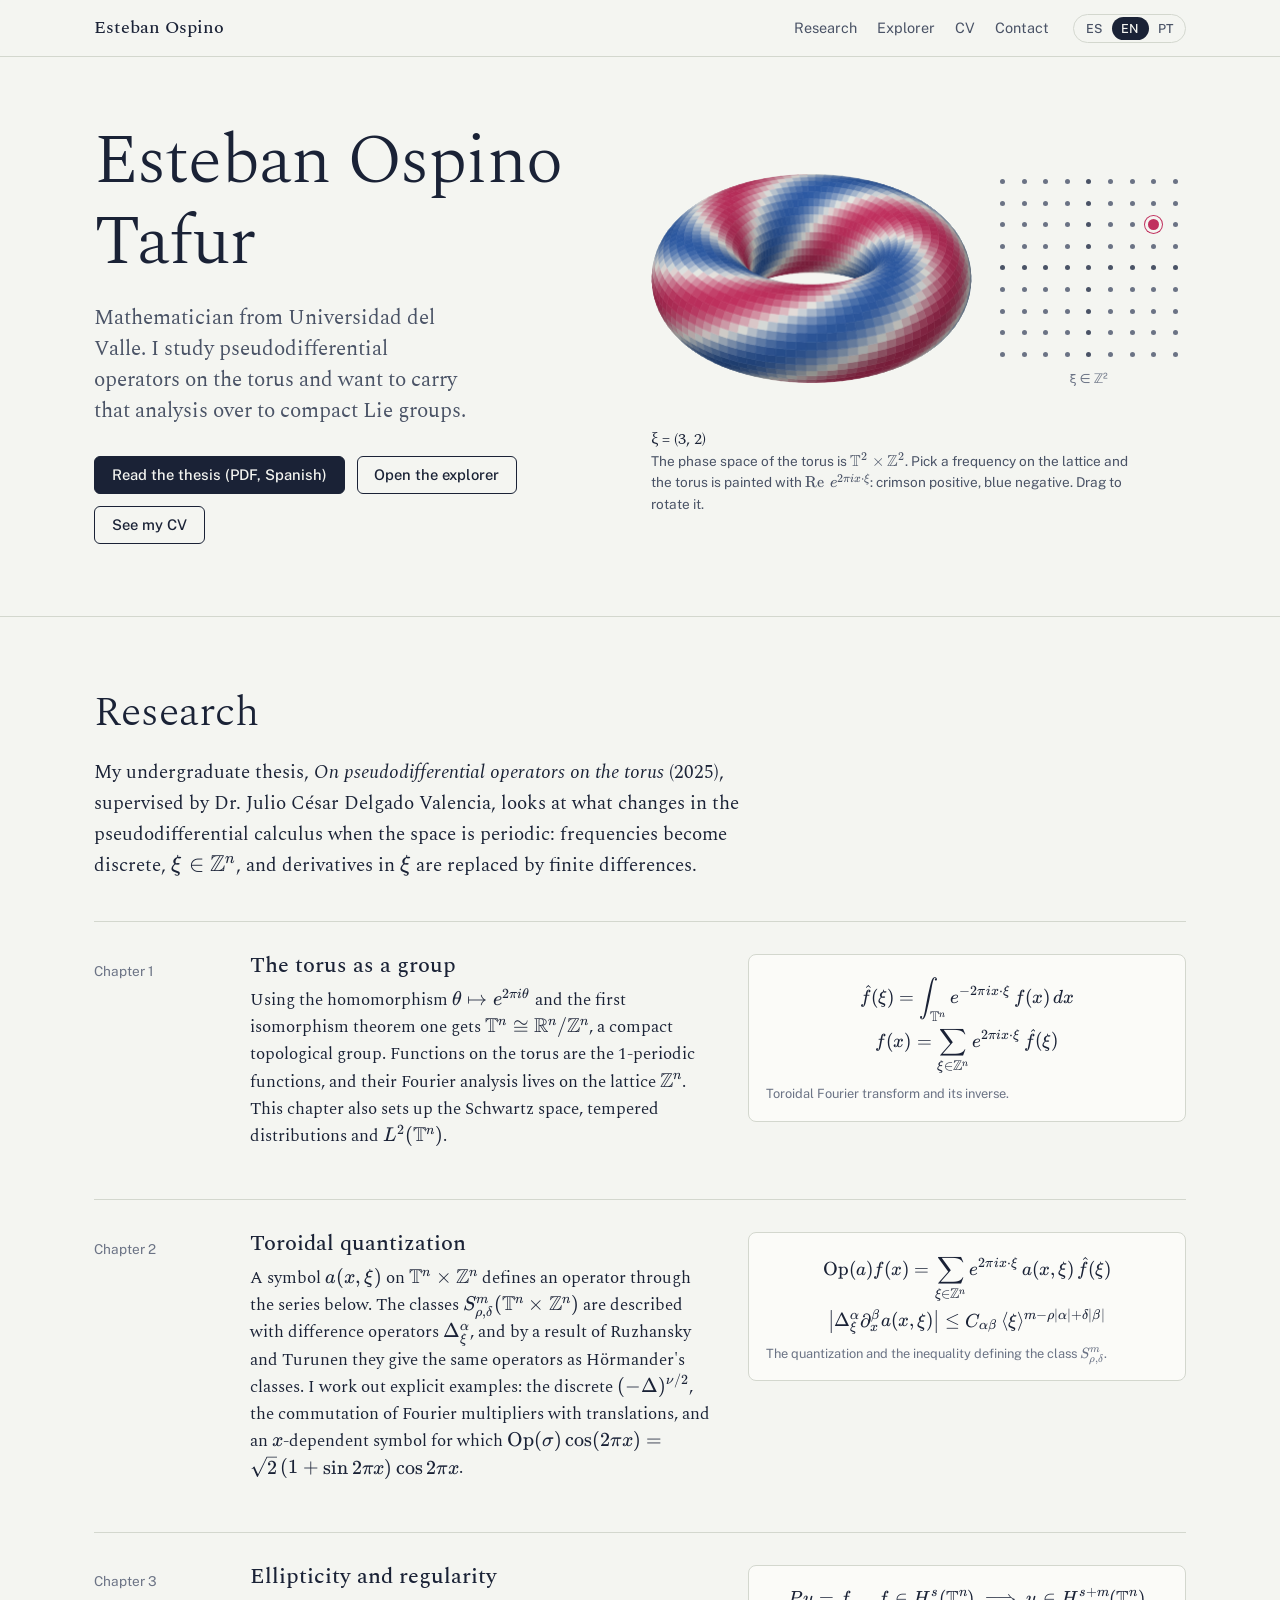
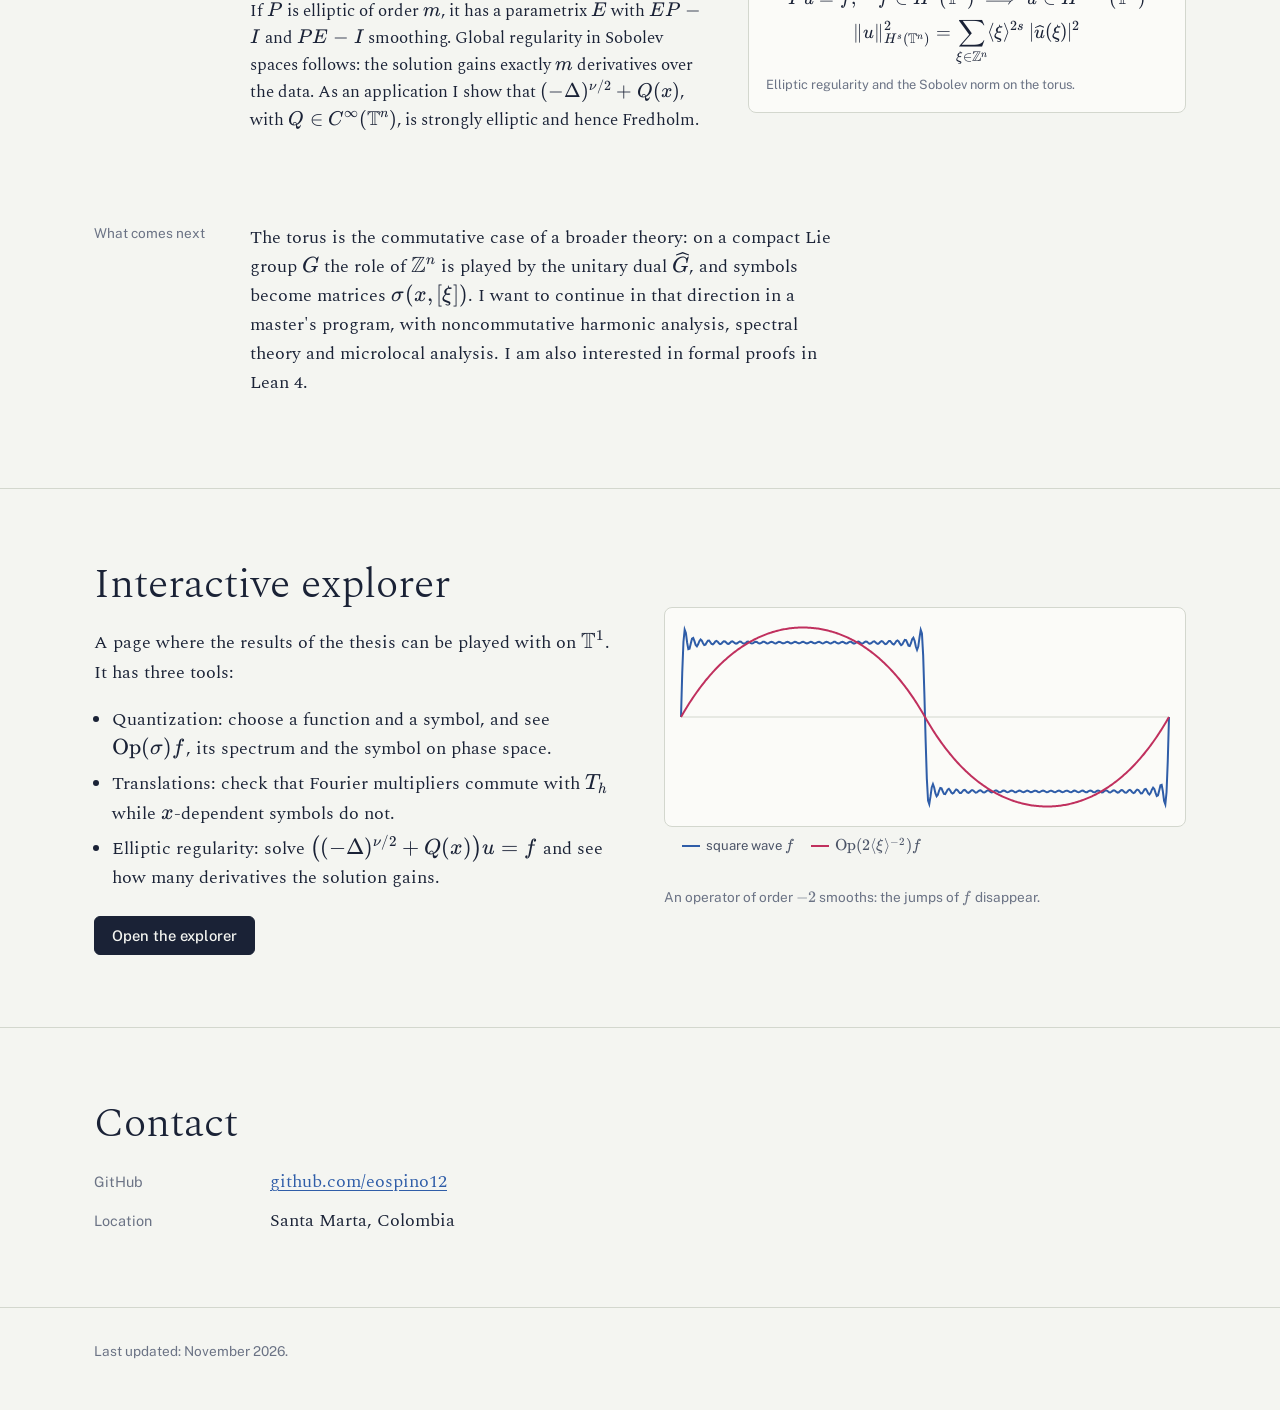
==== commit e3e10cd0: "CV en su propia página (cv.html); fechas de formación e inglés B2 Co-Authored-By: Claude Opus 5.5 <n" ====
--- a/index.html
+++ b/index.html
@@ -29,7 +29,7 @@
     <nav class="nav" aria-label="Secciones">
       <a href="#investigacion"><span lang="es">Investigación</span><span lang="en">Research</span><span lang="pt">Pesquisa</span></a>
       <a href="explorador.html"><span lang="es">Explorador</span><span lang="en">Explorer</span><span lang="pt">Explorador</span></a>
-      <a href="#cv">CV</a>
+      <a href="cv.html">CV</a>
       <a href="#contacto"><span lang="es">Contacto</span><span lang="en">Contact</span><span lang="pt">Contato</span></a>
     </nav>
     <div class="langs" role="group" aria-label="Idioma / Language">
@@ -57,7 +57,7 @@
         <a class="btn" href="explorador.html">
           <span lang="es">Abrir el explorador</span><span lang="en">Open the explorer</span><span lang="pt">Abrir o explorador</span>
         </a>
-        <a class="btn" href="#cv">
+        <a class="btn" href="cv.html">
           <span lang="es">Ver el CV</span><span lang="en">See my CV</span><span lang="pt">Ver o currículo</span>
         </a>
       </div>
@@ -186,114 +186,6 @@
   </div>
 </section>
 
-<!-- ============================ CV ============================ -->
-<section id="cv">
-  <div class="wrap">
-    <div class="cv-head">
-      <h2><span lang="es">Currículum</span><span lang="en">Curriculum vitae</span><span lang="pt">Currículo</span></h2>
-    </div>
-
-    <div class="cv-group">
-      <h3><span lang="es">Formación</span><span lang="en">Education</span><span lang="pt">Formação</span></h3>
-      <div class="cv-row">
-        <div class="when">2025</div>
-        <div class="what">
-          <strong><span lang="es">Matemático</span><span lang="en">B.Sc. in Mathematics (Matemático)</span><span lang="pt">Bacharel em Matemática (Matemático)</span></strong>,
-          Universidad del Valle, Cali, Colombia
-          <p lang="es">Pregrado en Matemáticas, Facultad de Ciencias Naturales y Exactas.</p>
-          <p lang="en">Undergraduate program in Mathematics, Faculty of Natural and Exact Sciences.</p>
-          <p lang="pt">Graduação em Matemática, Faculdade de Ciências Naturais e Exatas.</p>
-        </div>
-      </div>
-      <div class="cv-row">
-        <div class="when">2025</div>
-        <div class="what">
-          <strong><span lang="es">Trabajo de grado</span><span lang="en">Undergraduate thesis</span><span lang="pt">Monografia</span></strong>:
-          <em>Sobre los operadores pseudodiferenciales en el toro</em>
-          <p lang="es">Director: Dr. Julio César Delgado Valencia. Presentado el 18 de agosto de 2025. <a href="tesis-pregrado.pdf">PDF</a></p>
-          <p lang="en">Advisor: Dr. Julio César Delgado Valencia. Submitted August 18, 2025. <a href="tesis-pregrado.pdf">PDF (Spanish)</a></p>
-          <p lang="pt">Orientador: Dr. Julio César Delgado Valencia. Apresentada em 18 de agosto de 2025. <a href="tesis-pregrado.pdf">PDF (espanhol)</a></p>
-        </div>
-      </div>
-    </div>
-
-    <div class="cv-group">
-      <h3><span lang="es">Experiencia</span><span lang="en">Experience</span><span lang="pt">Experiência</span></h3>
-      <div class="cv-row">
-        <div class="when"></div>
-        <div class="what">
-          <strong><span lang="es">Anotador y revisor de datos matemáticos</span><span lang="en">Mathematics data annotator and reviewer</span><span lang="pt">Anotador e revisor de dados matemáticos</span></strong>, Outlier AI
-          <p lang="es">Trabajo remoto. Redacción y revisión de problemas y soluciones de matemáticas de nivel universitario para entrenar y evaluar modelos de inteligencia artificial.</p>
-          <p lang="en">Remote. Writing and reviewing university-level mathematics problems and solutions used to train and evaluate AI models.</p>
-          <p lang="pt">Remoto. Redação e revisão de problemas e soluções de matemática de nível universitário para treinar e avaliar modelos de inteligência artificial.</p>
-        </div>
-      </div>
-      <div class="cv-row">
-        <div class="when"></div>
-        <div class="what">
-          <strong><span lang="es">Monitor y tutor de matemáticas</span><span lang="en">Mathematics teaching assistant and tutor</span><span lang="pt">Monitor e professor particular de matemática</span></strong>
-          <p lang="es">Monitorías y clases particulares de cálculo y otros cursos de matemáticas.</p>
-          <p lang="en">Teaching-assistant sessions and private lessons in calculus and other mathematics courses.</p>
-          <p lang="pt">Monitorias e aulas particulares de cálculo e outras disciplinas de matemática.</p>
-        </div>
-      </div>
-      <div class="cv-row">
-        <div class="when"></div>
-        <div class="what">
-          <strong><span lang="es">Divulgación</span><span lang="en">Outreach</span><span lang="pt">Divulgação</span></strong>
-          <p lang="es">Animaciones de matemáticas hechas con Manim y FFmpeg.</p>
-          <p lang="en">Mathematics animations made with Manim and FFmpeg.</p>
-          <p lang="pt">Animações de matemática feitas com Manim e FFmpeg.</p>
-        </div>
-      </div>
-    </div>
-
-    <div class="cv-group">
-      <h3><span lang="es">Áreas de interés</span><span lang="en">Research interests</span><span lang="pt">Áreas de interesse</span></h3>
-      <div class="cv-row">
-        <div class="when"></div>
-        <div class="what">
-          <ul class="tags" lang="es">
-            <li>Operadores pseudodiferenciales</li><li>Análisis armónico</li><li>Grupos de Lie compactos</li><li>Análisis microlocal</li><li>Ecuaciones en derivadas parciales</li><li>Teoría espectral</li><li>Teoría de números</li><li>Demostraciones formales</li>
-          </ul>
-          <ul class="tags" lang="en">
-            <li>Pseudodifferential operators</li><li>Harmonic analysis</li><li>Compact Lie groups</li><li>Microlocal analysis</li><li>Partial differential equations</li><li>Spectral theory</li><li>Number theory</li><li>Formal proofs</li>
-          </ul>
-          <ul class="tags" lang="pt">
-            <li>Operadores pseudodiferenciais</li><li>Análise harmônica</li><li>Grupos de Lie compactos</li><li>Análise microlocal</li><li>Equações diferenciais parciais</li><li>Teoria espectral</li><li>Teoria dos números</li><li>Demonstrações formais</li>
-          </ul>
-        </div>
-      </div>
-    </div>
-
-    <div class="cv-group">
-      <h3><span lang="es">Herramientas</span><span lang="en">Tools</span><span lang="pt">Ferramentas</span></h3>
-      <div class="cv-row">
-        <div class="when"></div>
-        <div class="what">
-          <ul class="tags"><li>LaTeX</li><li>Python</li><li>Lean 4</li><li>MATLAB</li><li>Manim</li><li>FFmpeg</li></ul>
-        </div>
-      </div>
-    </div>
-
-    <div class="cv-group">
-      <h3><span lang="es">Idiomas</span><span lang="en">Languages</span><span lang="pt">Idiomas</span></h3>
-      <div class="cv-row">
-        <div class="when"><span lang="es">Español</span><span lang="en">Spanish</span><span lang="pt">Espanhol</span></div>
-        <div class="what"><span lang="es">Lengua materna</span><span lang="en">Native</span><span lang="pt">Língua materna</span></div>
-      </div>
-      <div class="cv-row">
-        <div class="when"><span lang="es">Portugués</span><span lang="en">Portuguese</span><span lang="pt">Português</span></div>
-        <div class="what"><span lang="es">Avanzado</span><span lang="en">Advanced</span><span lang="pt">Avançado</span></div>
-      </div>
-      <div class="cv-row">
-        <div class="when"><span lang="es">Inglés</span><span lang="en">English</span><span lang="pt">Inglês</span></div>
-        <div class="what"><span lang="es">Intermedio, en estudio</span><span lang="en">Intermediate, currently studying</span><span lang="pt">Intermediário, em estudo</span></div>
-      </div>
-    </div>
-  </div>
-</section>
-
 <!-- ============================ CONTACTO ============================ -->
 <section id="contacto" class="contact">
   <div class="wrap">
--- a/assets/style.css
+++ b/assets/style.css
@@ -175,6 +175,9 @@
 @media (max-width: 900px) { .teaser { grid-template-columns: 1fr; } }
 
 /* --- CV ------------------------------------------------------------------ */
+.cv-title { font-size: clamp(2.2rem, 5vw, 3.4rem); font-weight: 300; }
+.cv-actions { margin-top: 0; }
+.cv-who { margin-top: 1rem; color: var(--ink-2); }
 .cv-head { display: flex; flex-wrap: wrap; align-items: baseline; gap: 1rem 2rem; justify-content: space-between; }
 .cv-group { margin-top: 2.25rem; }
 .cv-group > h3 { font-family: var(--sans); font-size: 0.95rem; font-weight: 600; color: var(--ink-2); padding-bottom: 0.6rem; border-bottom: 1px solid var(--rule); margin-bottom: 0; }
@@ -258,7 +261,10 @@
 details.table th, details.table td { border-bottom: 1px solid var(--rule); padding: 0.2rem 0.8rem 0.2rem 0; text-align: right; }
 
 @media print {
-  .site-head, .actions, .phase, .langs, #explorador { display: none !important; }
+  .site-head, .site-foot, .actions, .phase, .langs, #explorador, .skip { display: none !important; }
+  .cv-title { font-size: 22pt; }
+  .cv-row { break-inside: avoid; }
+  a { color: inherit; }
   body { background: #fff; font-size: 11pt; }
   section { padding: 1.2rem 0; }
 }
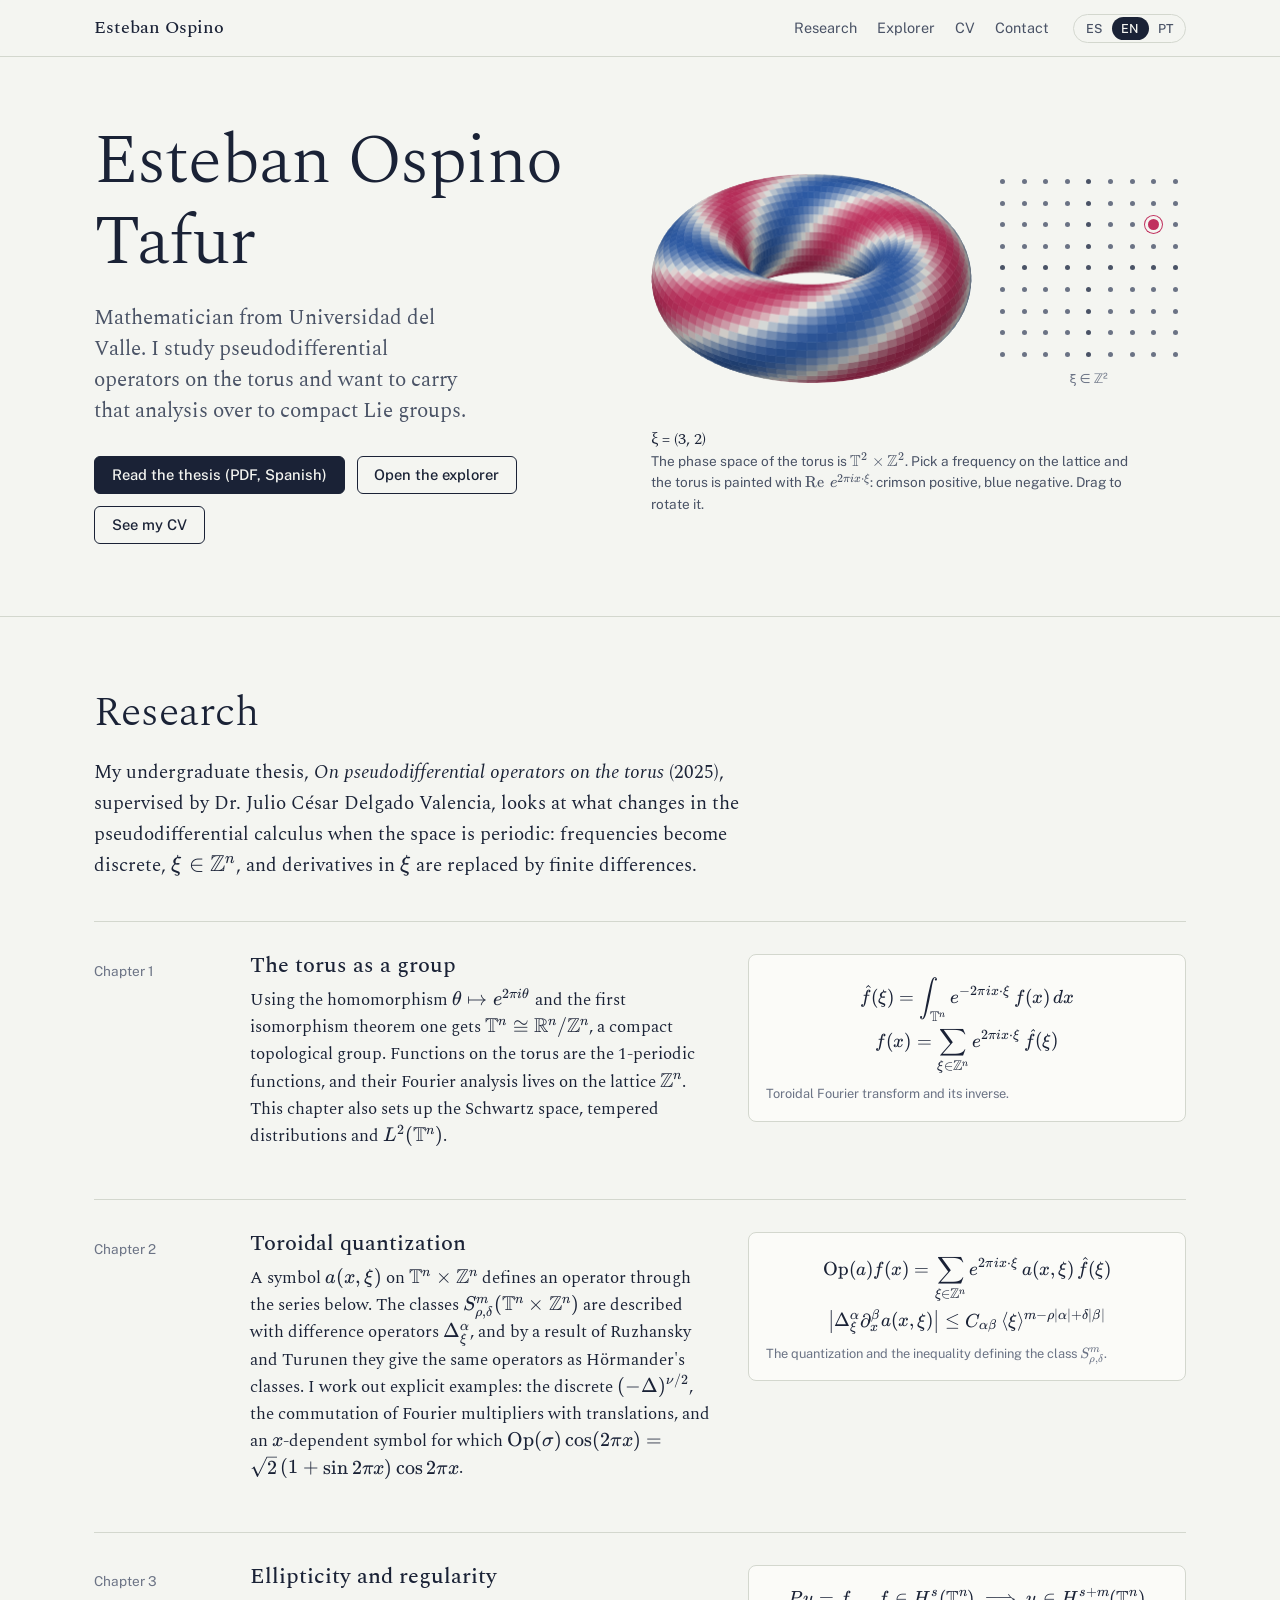
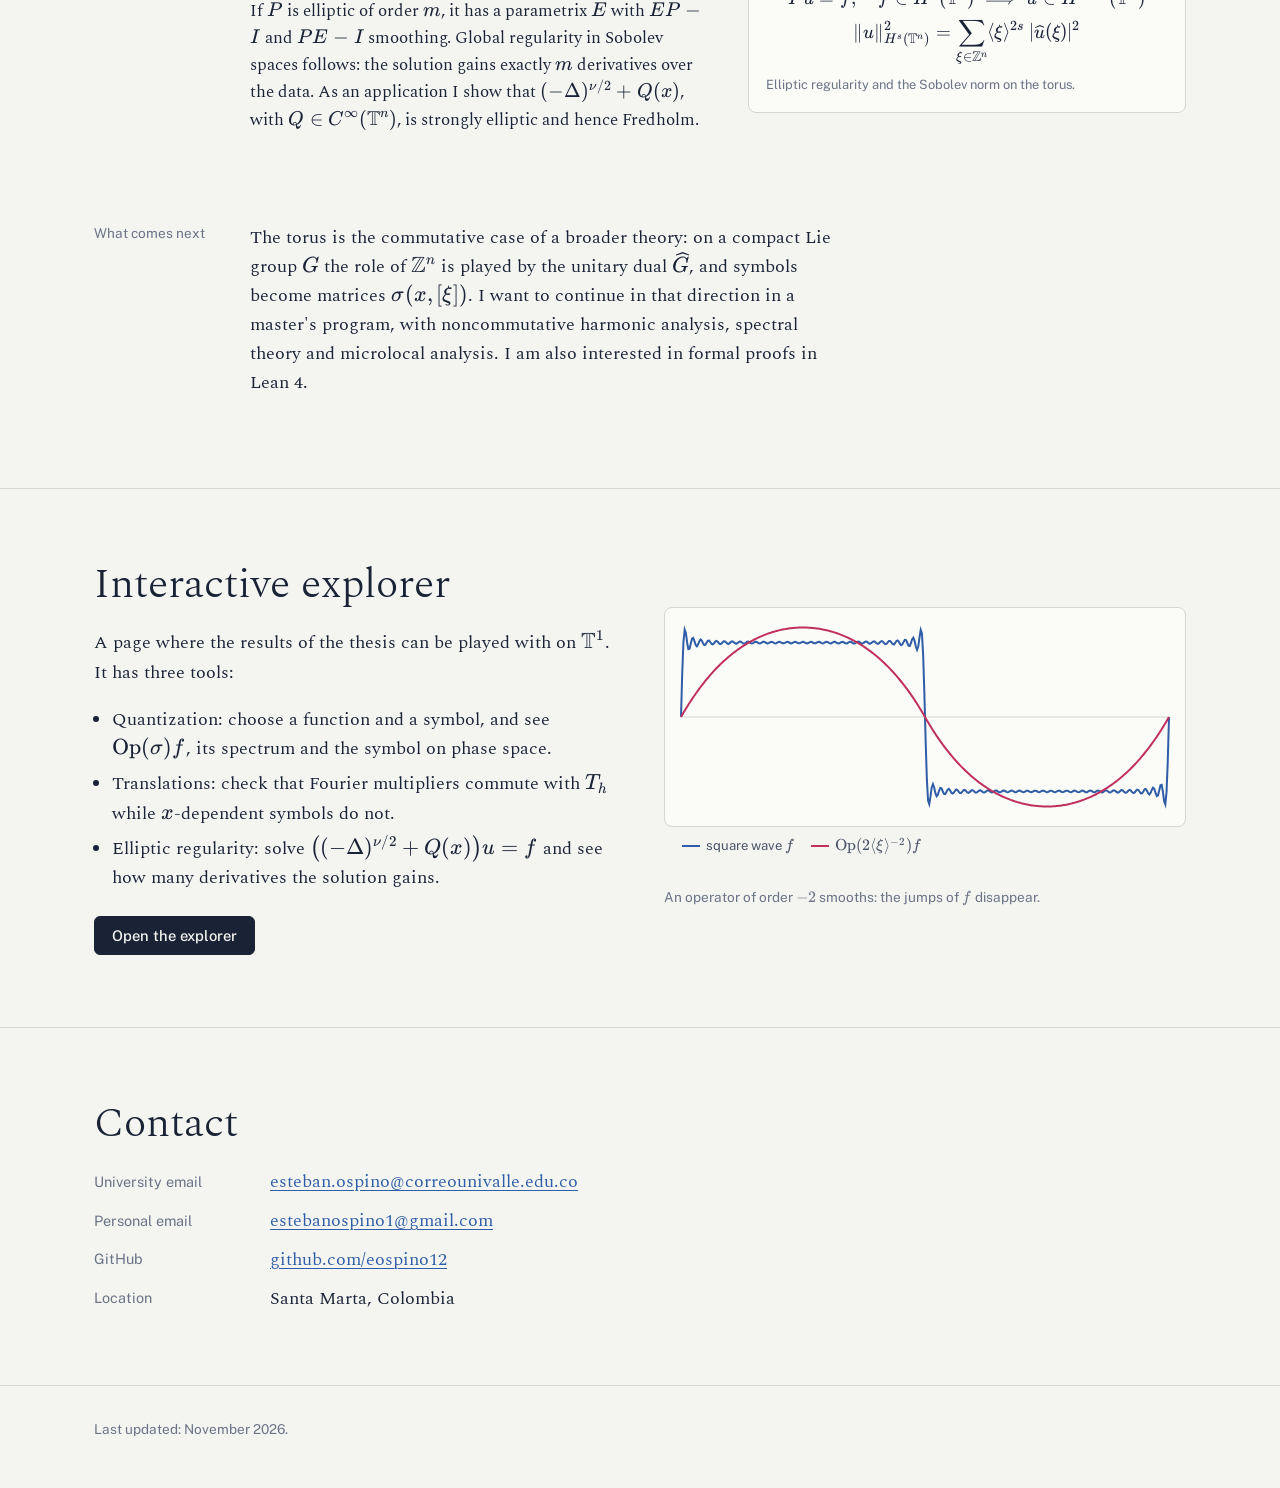
==== commit 10f0488b: "Agrega correos de contacto Co-Authored-By: Claude Opus 5.5 <noreply@anthropic.com> Claude-Session: h" ====
--- a/index.html
+++ b/index.html
@@ -191,10 +191,10 @@
   <div class="wrap">
     <h2><span lang="es">Contacto</span><span lang="en">Contact</span><span lang="pt">Contato</span></h2>
     <dl>
-      <!-- Correo: descomenta y escribe tu dirección
-      <dt><span lang="es">Correo</span><span lang="en">Email</span><span lang="pt">E-mail</span></dt>
-      <dd><a href="mailto:tu-correo@ejemplo.com">tu-correo@ejemplo.com</a></dd>
-      -->
+      <dt><span lang="es">Correo institucional</span><span lang="en">University email</span><span lang="pt">E-mail institucional</span></dt>
+      <dd><a href="mailto:esteban.ospino@correounivalle.edu.co">esteban.ospino@correounivalle.edu.co</a></dd>
+      <dt><span lang="es">Correo personal</span><span lang="en">Personal email</span><span lang="pt">E-mail pessoal</span></dt>
+      <dd><a href="mailto:estebanospino1@gmail.com">estebanospino1@gmail.com</a></dd>
       <dt>GitHub</dt>
       <dd><a href="https://github.com/eospino12">github.com/eospino12</a></dd>
       <dt><span lang="es">Ubicación</span><span lang="en">Location</span><span lang="pt">Localização</span></dt>
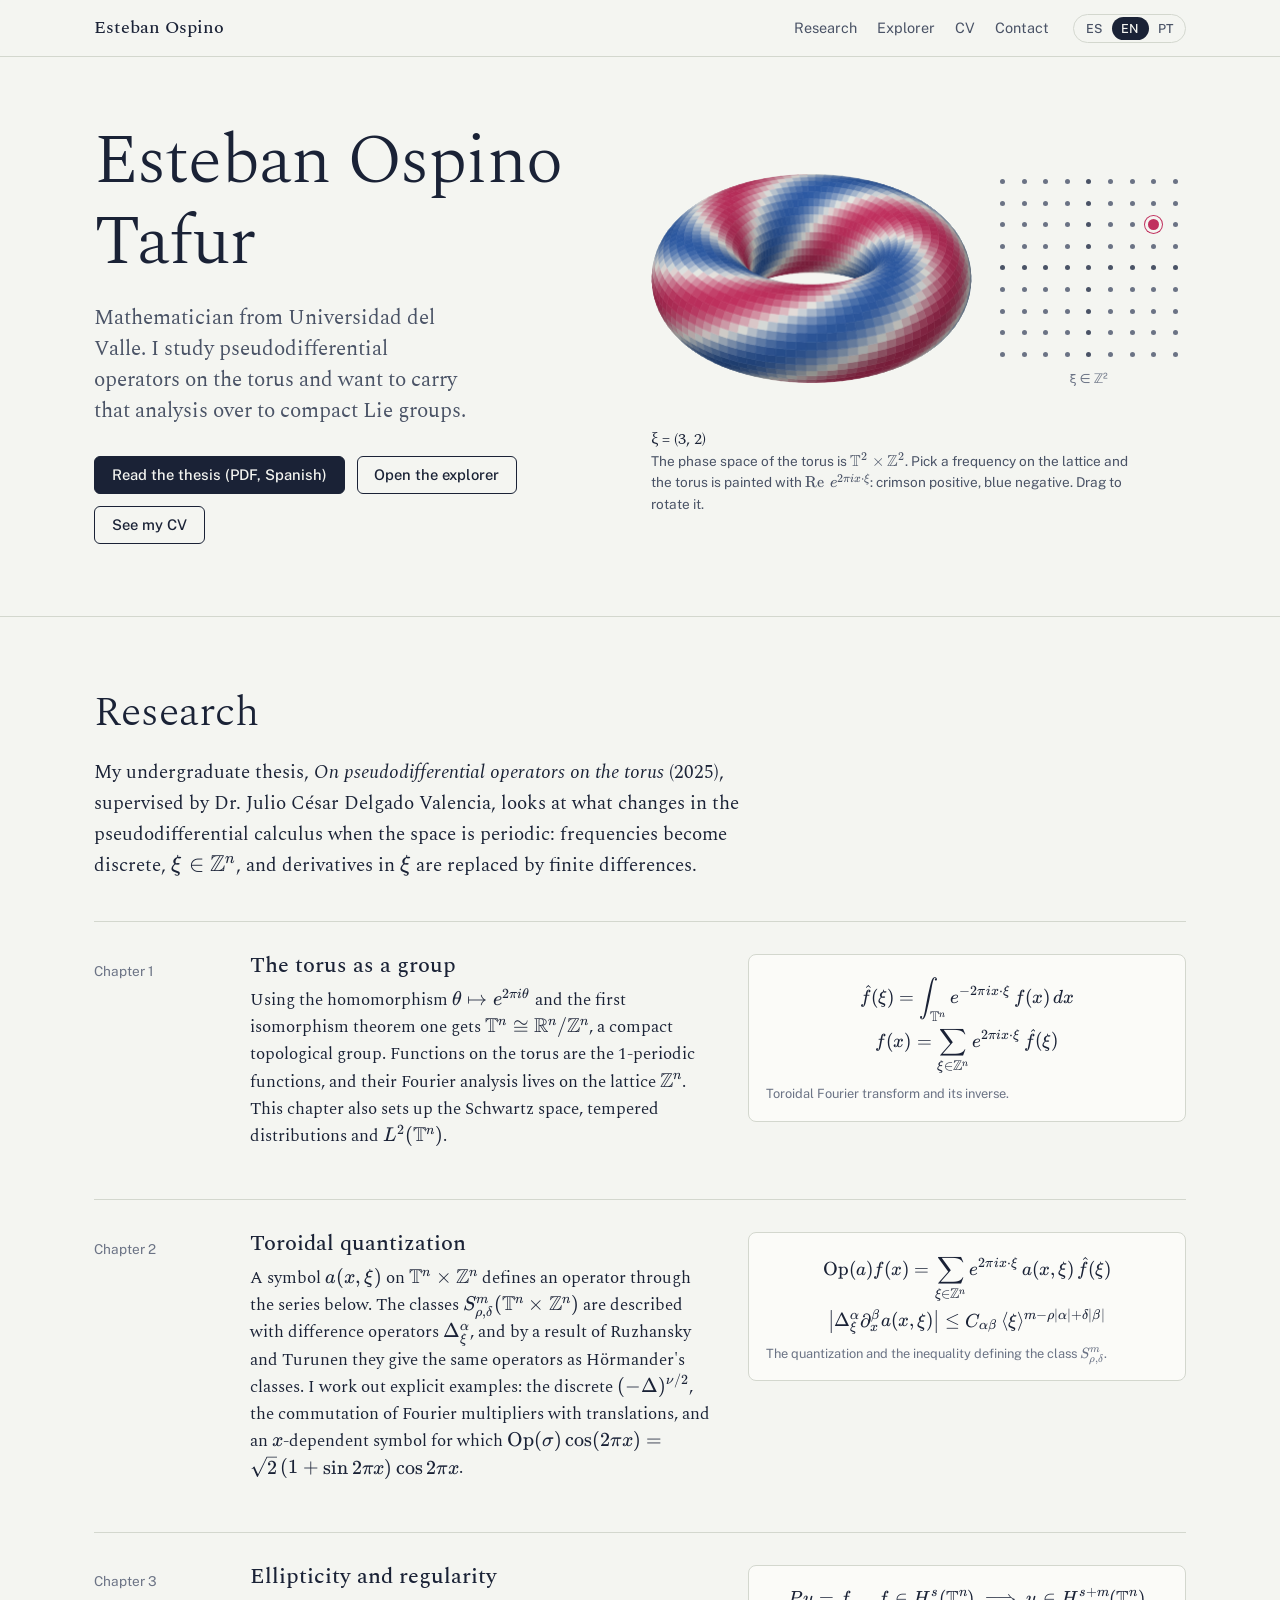
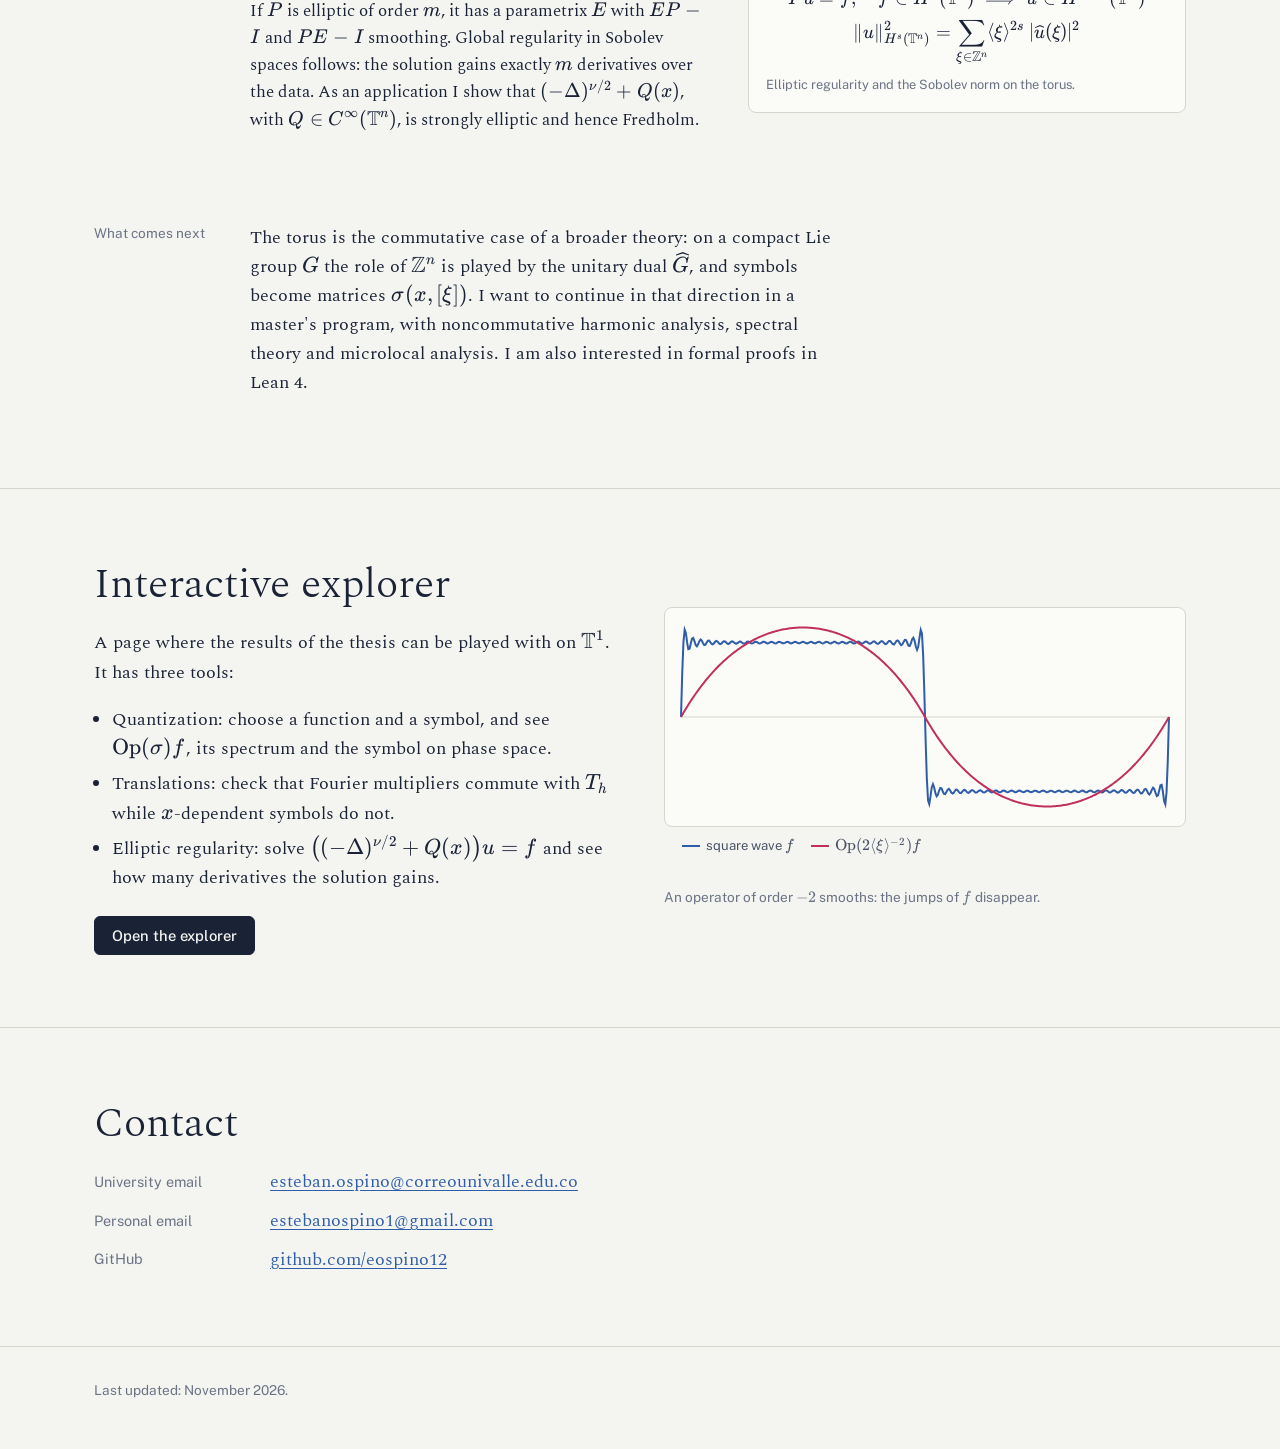
==== commit f193b412: "Quita la ubicación de contacto y CV Co-Authored-By: Claude Opus 5.5 <noreply@anthropic.com> Claude-S" ====
--- a/index.html
+++ b/index.html
@@ -197,8 +197,6 @@
       <dd><a href="mailto:estebanospino1@gmail.com">estebanospino1@gmail.com</a></dd>
       <dt>GitHub</dt>
       <dd><a href="https://github.com/eospino12">github.com/eospino12</a></dd>
-      <dt><span lang="es">Ubicación</span><span lang="en">Location</span><span lang="pt">Localização</span></dt>
-      <dd>Santa Marta, Colombia</dd>
     </dl>
   </div>
 </section>
